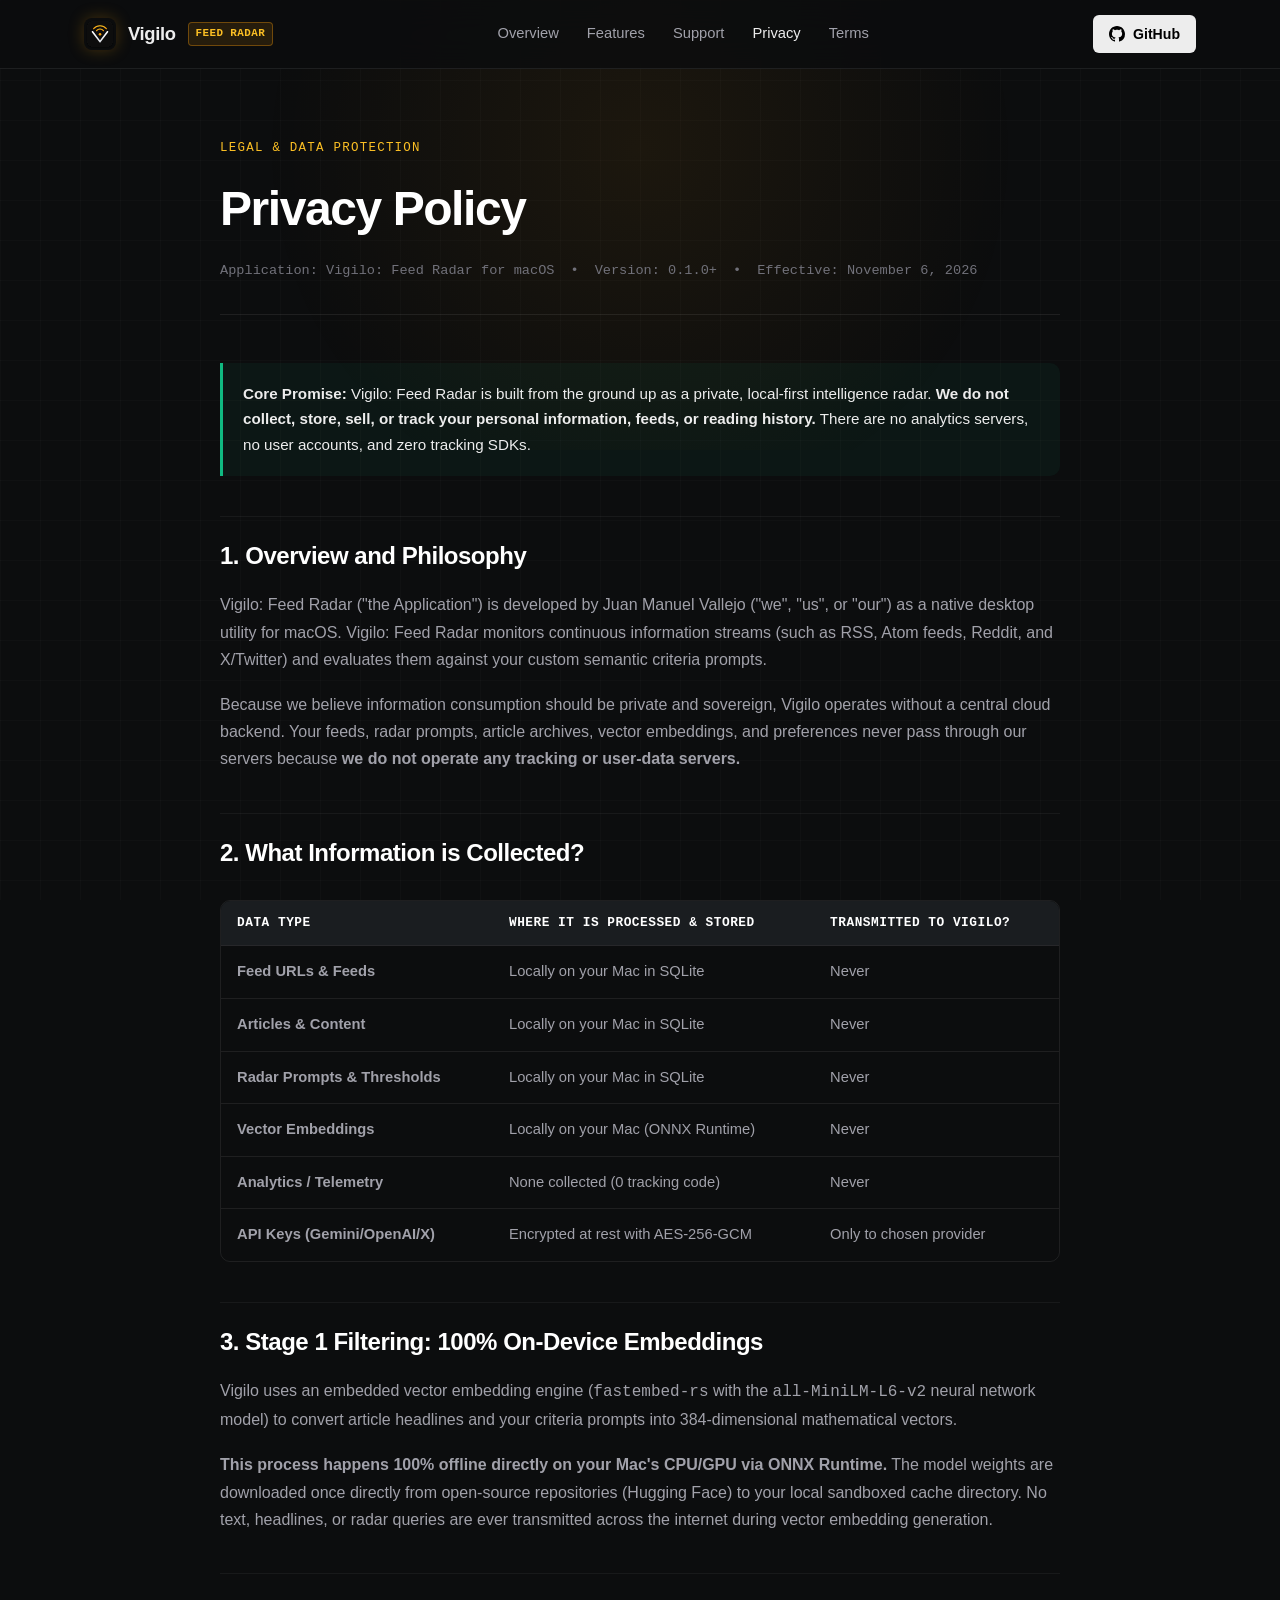
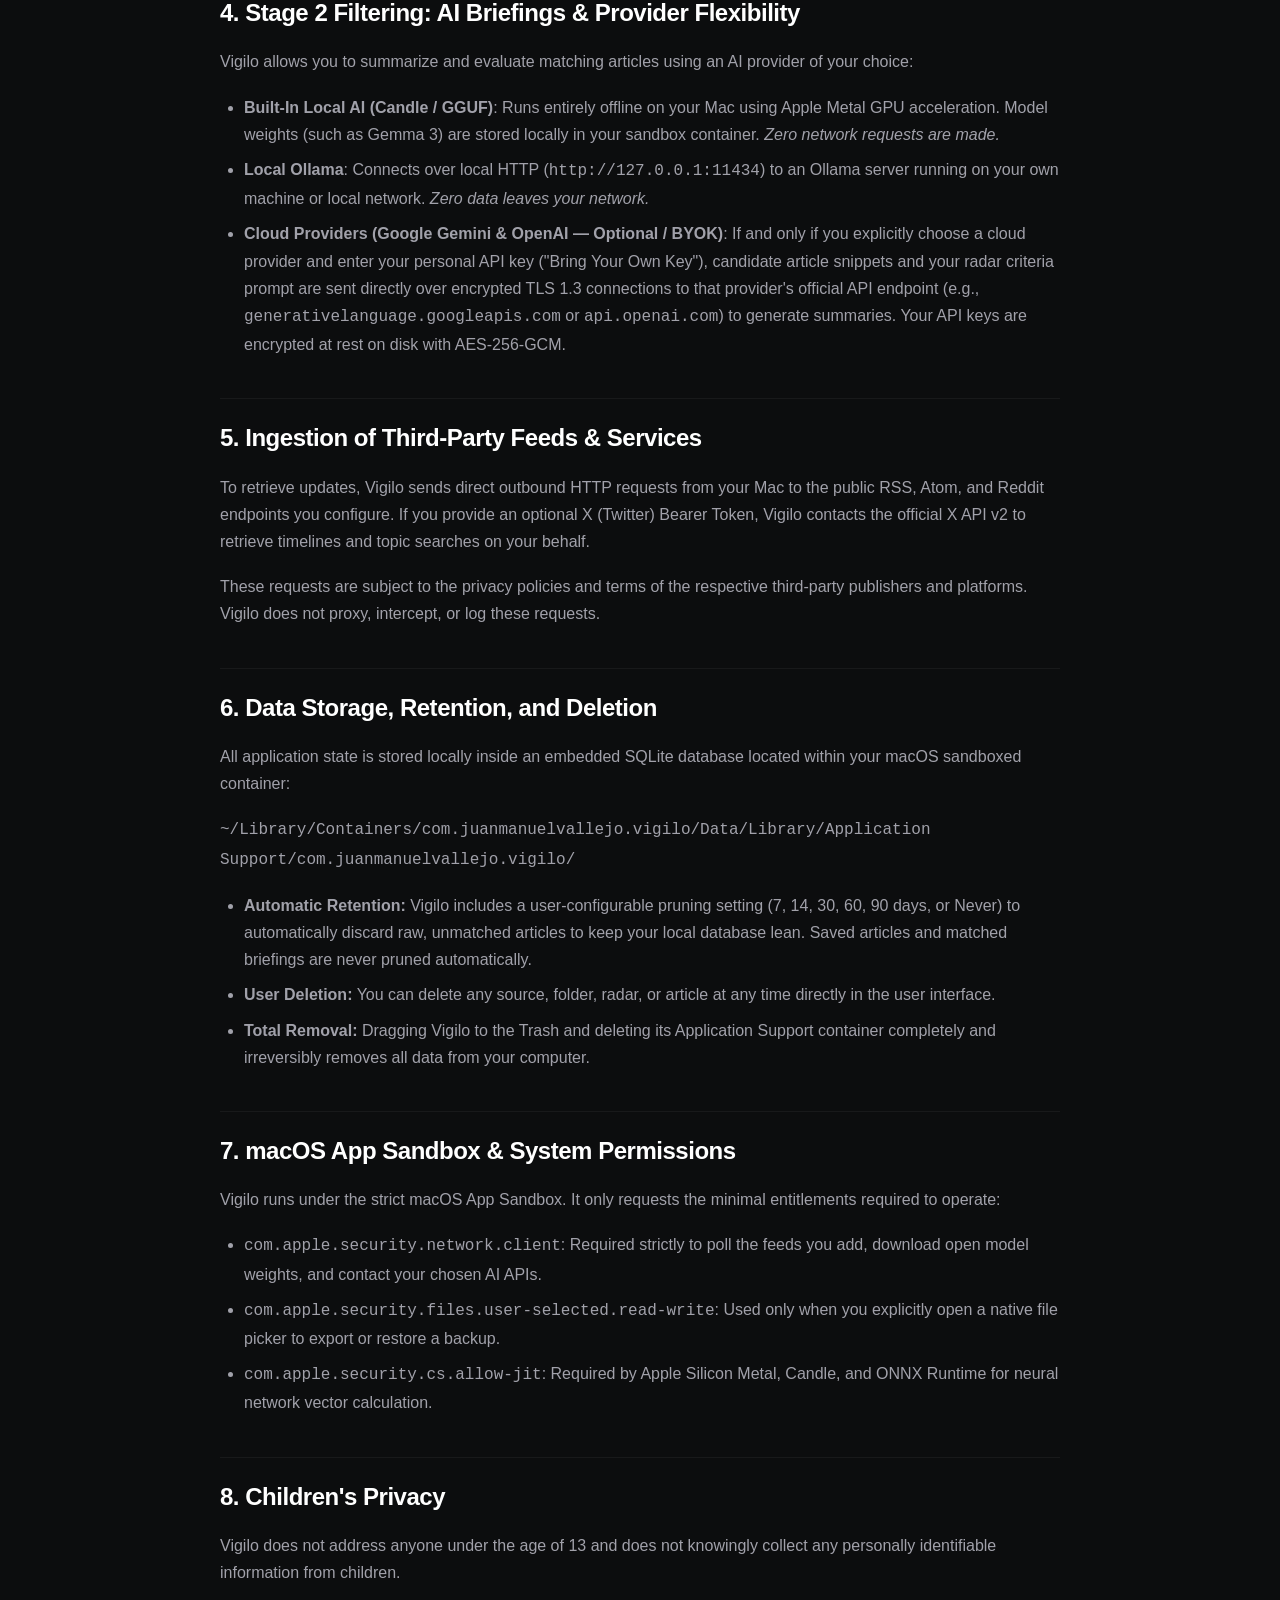
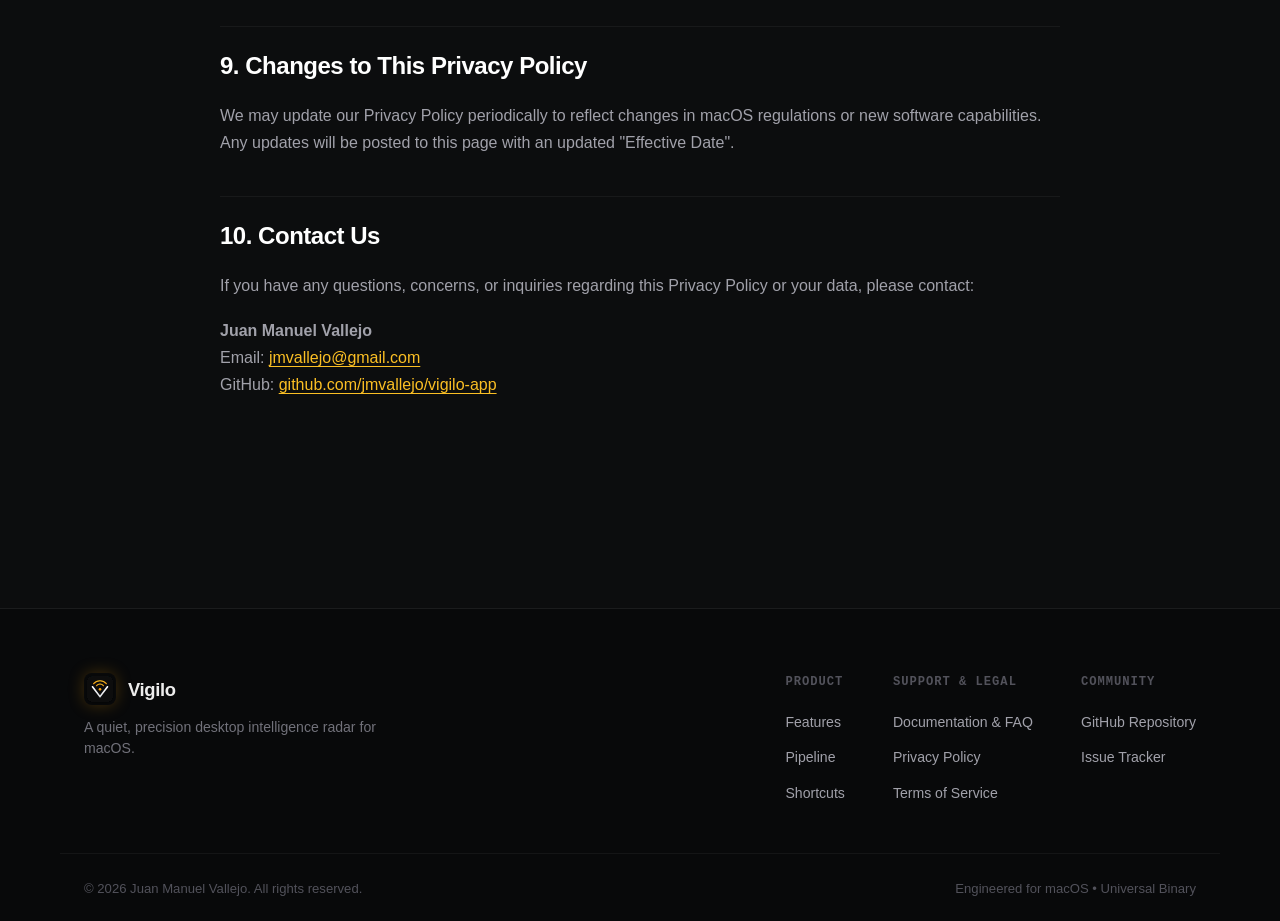
==== privacy.html @ 22026ee7 "feat: initialize public website, documentation, and issue tracker" ====
<!DOCTYPE html>
<html lang="en">
<head>
  <meta charset="UTF-8">
  <meta name="viewport" content="width=device-width, initial-scale=1.0">
  <title>Privacy Policy — Vigilo: Feed Radar</title>
  <meta name="description" content="Privacy Policy for Vigilo: Feed Radar — Private, local-first intelligence radar for macOS. Zero telemetry, local-only embeddings and SQLite storage.">
  <link rel="icon" type="image/svg+xml" href="assets/favicon.svg">
  <link rel="stylesheet" href="styles.css">
</head>
<body>
  <div class="bg-grid"></div>
  <div class="radar-glow-radial"></div>

  <!-- Navigation Bar -->
  <header class="navbar">
    <div class="container nav-inner">
      <a href="index.html" class="brand">
        <img src="assets/vigilo-icon.svg" alt="Vigilo Logo" class="brand-icon">
        <span>Vigilo</span>
        <span class="brand-badge">Feed Radar</span>
      </a>
      <nav class="nav-links">
        <a href="index.html">Overview</a>
        <a href="index.html#features">Features</a>
        <a href="support.html">Support</a>
        <a href="privacy.html" class="active">Privacy</a>
        <a href="terms.html">Terms</a>
      </nav>
      <a href="https://github.com/jmvallejo/vigilo-app" target="_blank" rel="noopener noreferrer" class="nav-cta">
        <svg width="16" height="16" viewBox="0 0 24 24" fill="currentColor">
          <path d="M12 0C5.37 0 0 5.37 0 12c0 5.31 3.435 9.795 8.205 11.385.6.105.825-.255.825-.57 0-.285-.015-1.23-.015-2.235-3.015.555-3.795-.735-4.035-1.41-.135-.345-.72-1.41-1.23-1.695-.42-.225-1.02-.78-.015-.795.945-.015 1.62.87 1.845 1.23 1.08 1.815 2.805 1.305 3.495.99.105-.78.42-1.305.765-1.605-2.67-.3-5.46-1.335-5.46-5.925 0-1.305.465-2.385 1.23-3.225-.12-.3-.54-1.53.12-3.18 0 0 1.005-.315 3.3 1.23.96-.27 1.98-.405 3-.405s2.04.135 3 .405c2.295-1.56 3.3-1.23 3.3-1.23.66 1.65.24 2.88.12 3.18.765.84 1.23 1.905 1.23 3.225 0 4.605-2.805 5.625-5.475 5.925.435.375.81 1.095.81 2.22 0 1.605-.015 2.895-.015 3.3 0 .315.225.69.825.57A12.02 12.02 0 0024 12c0-6.63-5.37-12-12-12z"/>
        </svg>
        <span>GitHub</span>
      </a>
    </div>
  </header>

  <!-- Document Body -->
  <main class="container container-narrow doc-page">
    <header class="doc-header">
      <span class="section-eyebrow">Legal & Data Protection</span>
      <h1>Privacy Policy</h1>
      <div class="doc-meta">
        <span>Application: Vigilo: Feed Radar for macOS</span>
        <span>•</span>
        <span>Version: 0.1.0+</span>
        <span>•</span>
        <span>Effective: November 6, 2026</span>
      </div>
    </header>

    <article class="doc-content">
      <div class="callout callout-emerald">
        <p><strong>Core Promise:</strong> Vigilo: Feed Radar is built from the ground up as a private, local-first intelligence radar. <strong>We do not collect, store, sell, or track your personal information, feeds, or reading history.</strong> There are no analytics servers, no user accounts, and zero tracking SDKs.</p>
      </div>

      <h2>1. Overview and Philosophy</h2>
      <p>
        Vigilo: Feed Radar ("the Application") is developed by Juan Manuel Vallejo ("we", "us", or "our") as a native desktop utility for macOS. Vigilo: Feed Radar monitors continuous information streams (such as RSS, Atom feeds, Reddit, and X/Twitter) and evaluates them against your custom semantic criteria prompts.
      </p>
      <p>
        Because we believe information consumption should be private and sovereign, Vigilo operates without a central cloud backend. Your feeds, radar prompts, article archives, vector embeddings, and preferences never pass through our servers because <strong>we do not operate any tracking or user-data servers.</strong>
      </p>

      <h2>2. What Information is Collected?</h2>
      
      <div class="table-wrapper">
        <table class="doc-table">
          <thead>
            <tr>
              <th>Data Type</th>
              <th>Where It Is Processed & Stored</th>
              <th>Transmitted to Vigilo?</th>
            </tr>
          </thead>
          <tbody>
            <tr>
              <td><strong>Feed URLs & Feeds</strong></td>
              <td>Locally on your Mac in SQLite</td>
              <td>Never</td>
            </tr>
            <tr>
              <td><strong>Articles & Content</strong></td>
              <td>Locally on your Mac in SQLite</td>
              <td>Never</td>
            </tr>
            <tr>
              <td><strong>Radar Prompts & Thresholds</strong></td>
              <td>Locally on your Mac in SQLite</td>
              <td>Never</td>
            </tr>
            <tr>
              <td><strong>Vector Embeddings</strong></td>
              <td>Locally on your Mac (ONNX Runtime)</td>
              <td>Never</td>
            </tr>
            <tr>
              <td><strong>Analytics / Telemetry</strong></td>
              <td>None collected (0 tracking code)</td>
              <td>Never</td>
            </tr>
            <tr>
              <td><strong>API Keys (Gemini/OpenAI/X)</strong></td>
              <td>Encrypted at rest with AES-256-GCM</td>
              <td>Only to chosen provider</td>
            </tr>
          </tbody>
        </table>
      </div>

      <h2>3. Stage 1 Filtering: 100% On-Device Embeddings</h2>
      <p>
        Vigilo uses an embedded vector embedding engine (<code>fastembed-rs</code> with the <code>all-MiniLM-L6-v2</code> neural network model) to convert article headlines and your criteria prompts into 384-dimensional mathematical vectors.
      </p>
      <p>
        <strong>This process happens 100% offline directly on your Mac's CPU/GPU via ONNX Runtime.</strong> The model weights are downloaded once directly from open-source repositories (Hugging Face) to your local sandboxed cache directory. No text, headlines, or radar queries are ever transmitted across the internet during vector embedding generation.
      </p>

      <h2>4. Stage 2 Filtering: AI Briefings & Provider Flexibility</h2>
      <p>
        Vigilo allows you to summarize and evaluate matching articles using an AI provider of your choice:
      </p>
      <ul>
        <li>
          <strong>Built-In Local AI (Candle / GGUF)</strong>: Runs entirely offline on your Mac using Apple Metal GPU acceleration. Model weights (such as Gemma 3) are stored locally in your sandbox container. <em>Zero network requests are made.</em>
        </li>
        <li>
          <strong>Local Ollama</strong>: Connects over local HTTP (<code>http://127.0.0.1:11434</code>) to an Ollama server running on your own machine or local network. <em>Zero data leaves your network.</em>
        </li>
        <li>
          <strong>Cloud Providers (Google Gemini & OpenAI — Optional / BYOK)</strong>: If and only if you explicitly choose a cloud provider and enter your personal API key ("Bring Your Own Key"), candidate article snippets and your radar criteria prompt are sent directly over encrypted TLS 1.3 connections to that provider's official API endpoint (e.g., <code>generativelanguage.googleapis.com</code> or <code>api.openai.com</code>) to generate summaries. Your API keys are encrypted at rest on disk with AES-256-GCM.
        </li>
      </ul>

      <h2>5. Ingestion of Third-Party Feeds & Services</h2>
      <p>
        To retrieve updates, Vigilo sends direct outbound HTTP requests from your Mac to the public RSS, Atom, and Reddit endpoints you configure. If you provide an optional X (Twitter) Bearer Token, Vigilo contacts the official X API v2 to retrieve timelines and topic searches on your behalf.
      </p>
      <p>
        These requests are subject to the privacy policies and terms of the respective third-party publishers and platforms. Vigilo does not proxy, intercept, or log these requests.
      </p>

      <h2>6. Data Storage, Retention, and Deletion</h2>
      <p>
        All application state is stored locally inside an embedded SQLite database located within your macOS sandboxed container:
      </p>
      <p>
        <code>~/Library/Containers/com.juanmanuelvallejo.vigilo/Data/Library/Application Support/com.juanmanuelvallejo.vigilo/</code>
      </p>
      <ul>
        <li><strong>Automatic Retention:</strong> Vigilo includes a user-configurable pruning setting (7, 14, 30, 60, 90 days, or Never) to automatically discard raw, unmatched articles to keep your local database lean. Saved articles and matched briefings are never pruned automatically.</li>
        <li><strong>User Deletion:</strong> You can delete any source, folder, radar, or article at any time directly in the user interface.</li>
        <li><strong>Total Removal:</strong> Dragging Vigilo to the Trash and deleting its Application Support container completely and irreversibly removes all data from your computer.</li>
      </ul>

      <h2>7. macOS App Sandbox & System Permissions</h2>
      <p>
        Vigilo runs under the strict macOS App Sandbox. It only requests the minimal entitlements required to operate:
      </p>
      <ul>
        <li><code>com.apple.security.network.client</code>: Required strictly to poll the feeds you add, download open model weights, and contact your chosen AI APIs.</li>
        <li><code>com.apple.security.files.user-selected.read-write</code>: Used only when you explicitly open a native file picker to export or restore a backup.</li>
        <li><code>com.apple.security.cs.allow-jit</code>: Required by Apple Silicon Metal, Candle, and ONNX Runtime for neural network vector calculation.</li>
      </ul>

      <h2>8. Children's Privacy</h2>
      <p>
        Vigilo does not address anyone under the age of 13 and does not knowingly collect any personally identifiable information from children.
      </p>

      <h2>9. Changes to This Privacy Policy</h2>
      <p>
        We may update our Privacy Policy periodically to reflect changes in macOS regulations or new software capabilities. Any updates will be posted to this page with an updated "Effective Date".
      </p>

      <h2>10. Contact Us</h2>
      <p>
        If you have any questions, concerns, or inquiries regarding this Privacy Policy or your data, please contact:
      </p>
      <p>
        <strong>Juan Manuel Vallejo</strong><br>
        Email: <a href="mailto:jmvallejo@gmail.com">jmvallejo@gmail.com</a><br>
        GitHub: <a href="https://github.com/jmvallejo/vigilo-app" target="_blank" rel="noopener noreferrer">github.com/jmvallejo/vigilo-app</a>
      </p>
    </article>
  </main>

  <!-- Footer -->
  <footer class="footer">
    <div class="container footer-inner">
      <div class="footer-brand">
        <a href="index.html" class="brand">
          <img src="assets/vigilo-icon.svg" alt="Vigilo Logo" class="brand-icon">
          <span>Vigilo</span>
        </a>
        <p>A quiet, precision desktop intelligence radar for macOS.</p>
      </div>
      <div class="footer-links-group">
        <div class="footer-col">
          <h4>Product</h4>
          <ul>
            <li><a href="index.html#features">Features</a></li>
            <li><a href="index.html#pipeline">Pipeline</a></li>
            <li><a href="index.html#shortcuts">Shortcuts</a></li>
          </ul>
        </div>
        <div class="footer-col">
          <h4>Support & Legal</h4>
          <ul>
            <li><a href="support.html">Documentation & FAQ</a></li>
            <li><a href="privacy.html">Privacy Policy</a></li>
            <li><a href="terms.html">Terms of Service</a></li>
          </ul>
        </div>
        <div class="footer-col">
          <h4>Community</h4>
          <ul>
            <li><a href="https://github.com/jmvallejo/vigilo-app" target="_blank" rel="noopener noreferrer">GitHub Repository</a></li>
            <li><a href="https://github.com/jmvallejo/vigilo-app/issues" target="_blank" rel="noopener noreferrer">Issue Tracker</a></li>
          </ul>
        </div>
      </div>
    </div>
    <div class="container footer-bottom">
      <span>© 2026 Juan Manuel Vallejo. All rights reserved.</span>
      <span>Engineered for macOS • Universal Binary</span>
    </div>
  </footer>
</body>
</html>
---- styles.css ----
:root {
  --bg: #0C0D0E;
  --bg-elevated: #141618;
  --bg-surface: #1A1D20;
  --bg-hover: #22262B;
  --border: #27272A;
  --border-subtle: rgba(255, 255, 255, 0.08);
  --border-amber: rgba(245, 158, 11, 0.35);

  --amber: #F59E0B;
  --amber-light: #FBBF24;
  --amber-dark: #D97706;
  --amber-glow: rgba(245, 158, 11, 0.15);

  --emerald: #10B981;
  --emerald-glow: rgba(16, 185, 129, 0.15);
  --rose: #F43F5E;
  --rose-glow: rgba(244, 63, 94, 0.15);
  --blue: #3B82F6;

  --text-primary: #EDEDED;
  --text-secondary: #A1A1AA;
  --text-muted: #71717A;
  --text-dim: #52525B;

  --font-sans: -apple-system, BlinkMacSystemFont, "SF Pro Display", "SF Pro Text", "Segoe UI", Roboto, "Inter", sans-serif;
  --font-mono: ui-monospace, "SF Mono", "Menlo", "Monaco", "Cascadia Code", monospace;

  --max-w: 1160px;
  --radius-sm: 6px;
  --radius-md: 10px;
  --radius-lg: 16px;
  --radius-xl: 24px;
}

*, *::before, *::after {
  box-sizing: border-box;
  margin: 0;
  padding: 0;
}

html {
  scroll-behavior: smooth;
  color-scheme: dark;
  background-color: var(--bg);
}

body {
  font-family: var(--font-sans);
  background-color: var(--bg);
  color: var(--text-primary);
  line-height: 1.6;
  -webkit-font-smoothing: antialiased;
  -moz-osx-font-smoothing: grayscale;
  overflow-x: hidden;
}

/* Background Atmosphere */
.bg-grid {
  position: fixed;
  inset: 0;
  background-image: 
    linear-gradient(to right, rgba(255, 255, 255, 0.02) 1px, transparent 1px),
    linear-gradient(to bottom, rgba(255, 255, 255, 0.02) 1px, transparent 1px);
  background-size: 40px 40px;
  pointer-events: none;
  z-index: 0;
}

.radar-glow-radial {
  position: fixed;
  top: -150px;
  left: 50%;
  transform: translateX(-50%);
  width: 900px;
  height: 600px;
  background: radial-gradient(circle, rgba(245, 158, 11, 0.07) 0%, rgba(12, 13, 14, 0) 70%);
  pointer-events: none;
  z-index: 0;
}

/* Layout Containers */
.container {
  width: 100%;
  max-width: var(--max-w);
  margin: 0 auto;
  padding: 0 24px;
  position: relative;
  z-index: 1;
}

.container-narrow {
  max-width: 840px;
}

/* Top Navigation */
.navbar {
  position: sticky;
  top: 0;
  z-index: 50;
  background: rgba(12, 13, 14, 0.82);
  backdrop-filter: blur(16px);
  -webkit-backdrop-filter: blur(16px);
  border-bottom: 1px solid var(--border-subtle);
}

.navbar .nav-inner {
  display: flex;
  align-items: center;
  justify-content: space-between;
  height: 68px;
}

.brand {
  display: flex;
  align-items: center;
  gap: 12px;
  text-decoration: none;
  color: var(--text-primary);
  font-weight: 600;
  font-size: 1.15rem;
  letter-spacing: -0.02em;
}

.brand-icon {
  width: 32px;
  height: 32px;
  border-radius: 8px;
  box-shadow: 0 0 16px rgba(245, 158, 11, 0.25);
  display: block;
}

.brand-badge {
  font-size: 0.68rem;
  font-family: var(--font-mono);
  text-transform: uppercase;
  background: rgba(245, 158, 11, 0.12);
  color: var(--amber-light);
  border: 1px solid var(--border-amber);
  padding: 2px 7px;
  border-radius: 4px;
  letter-spacing: 0.04em;
}

.nav-links {
  display: flex;
  align-items: center;
  gap: 28px;
}

.nav-links a {
  color: var(--text-secondary);
  text-decoration: none;
  font-size: 0.92rem;
  font-weight: 500;
  transition: color 0.15s ease;
}

.nav-links a:hover,
.nav-links a.active {
  color: var(--text-primary);
}

.nav-cta {
  display: inline-flex;
  align-items: center;
  gap: 8px;
  background: var(--text-primary);
  color: #000;
  padding: 8px 16px;
  border-radius: var(--radius-sm);
  font-size: 0.88rem;
  font-weight: 600;
  text-decoration: none;
  transition: transform 0.15s ease, background-color 0.15s ease;
}

.nav-cta:hover {
  background: #FFF;
  transform: translateY(-1px);
}

/* Hero Section */
.hero {
  padding: 96px 0 64px;
  text-align: center;
}

.pill-status {
  display: inline-flex;
  align-items: center;
  gap: 8px;
  padding: 6px 14px;
  background: rgba(245, 158, 11, 0.08);
  border: 1px solid var(--border-amber);
  border-radius: 100px;
  font-size: 0.8rem;
  font-family: var(--font-mono);
  color: var(--amber-light);
  margin-bottom: 28px;
  letter-spacing: 0.02em;
}

.beacon-dot {
  width: 7px;
  height: 7px;
  border-radius: 50%;
  background: var(--amber);
  box-shadow: 0 0 10px var(--amber);
  animation: pulse-beacon 2s infinite ease-in-out;
}

@keyframes pulse-beacon {
  0%, 100% { opacity: 1; transform: scale(1); }
  50% { opacity: 0.4; transform: scale(0.85); }
}

.hero h1 {
  font-size: clamp(2.4rem, 5.5vw, 4.2rem);
  font-weight: 700;
  line-height: 1.1;
  letter-spacing: -0.035em;
  color: #FFF;
  margin-bottom: 22px;
  max-width: 920px;
  margin-left: auto;
  margin-right: auto;
}

.hero h1 span.gradient {
  background: linear-gradient(135deg, #FFFFFF 30%, var(--amber-light) 90%);
  -webkit-background-clip: text;
  -webkit-text-fill-color: transparent;
}

.hero p.lead {
  font-size: clamp(1.05rem, 2vw, 1.3rem);
  color: var(--text-secondary);
  line-height: 1.55;
  max-width: 680px;
  margin: 0 auto 36px;
  font-weight: 400;
}

.hero-actions {
  display: flex;
  align-items: center;
  justify-content: center;
  gap: 16px;
  flex-wrap: wrap;
  margin-bottom: 24px;
}

.btn-primary {
  display: inline-flex;
  align-items: center;
  gap: 10px;
  background: linear-gradient(180deg, #F59E0B 0%, #D97706 100%);
  color: #000;
  font-weight: 600;
  padding: 13px 26px;
  border-radius: var(--radius-md);
  text-decoration: none;
  font-size: 1rem;
  box-shadow: 0 0 24px rgba(245, 158, 11, 0.3), inset 0 1px 0 rgba(255, 255, 255, 0.35);
  transition: transform 0.15s ease, box-shadow 0.15s ease;
  border: 1px solid #B45309;
}

.btn-primary:hover {
  transform: translateY(-2px);
  box-shadow: 0 0 32px rgba(245, 158, 11, 0.45);
}

.btn-secondary {
  display: inline-flex;
  align-items: center;
  gap: 10px;
  background: var(--bg-surface);
  color: var(--text-primary);
  font-weight: 500;
  padding: 13px 22px;
  border-radius: var(--radius-md);
  text-decoration: none;
  font-size: 1rem;
  border: 1px solid var(--border);
  transition: background-color 0.15s ease, border-color 0.15s ease;
}

.btn-secondary:hover {
  background: var(--bg-hover);
  border-color: var(--border-highlight);
}

.hero-spec-pill {
  font-size: 0.82rem;
  color: var(--text-muted);
  font-family: var(--font-mono);
}

/* App Window Mockup */
.mockup-wrapper {
  margin: 54px auto 0;
  max-width: 980px;
  position: relative;
}

.mockup-glow {
  position: absolute;
  inset: -20px;
  background: radial-gradient(circle at center, rgba(245, 158, 11, 0.12) 0%, transparent 70%);
  filter: blur(28px);
  z-index: 0;
}

.mockup-window {
  position: relative;
  z-index: 1;
  background: var(--bg);
  border: 1px solid var(--border-subtle);
  border-radius: var(--radius-lg);
  box-shadow: 0 28px 70px rgba(0, 0, 0, 0.75), 0 0 0 1px rgba(255, 255, 255, 0.05);
  overflow: hidden;
  text-align: left;
}

.mockup-header {
  height: 48px;
  background: #111214;
  border-bottom: 1px solid var(--border-subtle);
  display: flex;
  align-items: center;
  padding: 0 16px;
  gap: 14px;
}

.traffic-lights {
  display: flex;
  gap: 8px;
}

.traffic-light {
  width: 12px;
  height: 12px;
  border-radius: 50%;
}

.tl-red { background: #FF5F56; }
.tl-yellow { background: #FFBD2E; }
.tl-green { background: #27C93F; }

.mockup-titlebar {
  flex: 1;
  display: flex;
  align-items: center;
  justify-content: space-between;
  font-size: 0.8rem;
  font-family: var(--font-mono);
  color: var(--text-muted);
}

.mockup-radar-status {
  display: flex;
  align-items: center;
  gap: 8px;
  background: rgba(245, 158, 11, 0.08);
  border: 1px solid rgba(245, 158, 11, 0.2);
  padding: 3px 10px;
  border-radius: 4px;
  color: var(--amber-light);
}

.mockup-body {
  display: grid;
  grid-template-columns: 240px 1fr;
  min-height: 440px;
}

.mockup-sidebar {
  background: #0E0F11;
  border-right: 1px solid var(--border-subtle);
  padding: 16px;
  display: flex;
  flex-direction: column;
  gap: 20px;
}

.mockup-side-group-title {
  font-size: 0.68rem;
  font-family: var(--font-mono);
  text-transform: uppercase;
  color: var(--text-dim);
  letter-spacing: 0.08em;
  margin-bottom: 8px;
}

.mockup-radar-item {
  display: flex;
  align-items: center;
  justify-content: space-between;
  padding: 8px 10px;
  background: rgba(245, 158, 11, 0.08);
  border: 1px solid var(--border-amber);
  border-radius: var(--radius-sm);
  color: #FFF;
  font-size: 0.82rem;
  font-weight: 500;
}

.mockup-radar-badge {
  background: var(--amber);
  color: #000;
  font-size: 0.68rem;
  font-weight: 700;
  padding: 1px 6px;
  border-radius: 10px;
}

.mockup-folder-item {
  display: flex;
  align-items: center;
  gap: 8px;
  color: var(--text-secondary);
  font-size: 0.8rem;
  padding: 5px 6px;
}

.mockup-stream {
  background: var(--bg);
  padding: 20px;
  display: flex;
  flex-direction: column;
  gap: 14px;
}

.mockup-stream-header {
  display: flex;
  align-items: center;
  justify-content: space-between;
  border-bottom: 1px solid var(--border-subtle);
  padding-bottom: 12px;
}

.mockup-prompt-indicator {
  font-family: var(--font-mono);
  font-size: 0.74rem;
  color: var(--text-secondary);
  max-width: 480px;
  overflow: hidden;
  text-overflow: ellipsis;
  white-space: nowrap;
}

.mockup-prompt-indicator strong {
  color: var(--amber-light);
}

.briefing-card-mock {
  background: var(--bg-elevated);
  border: 1px solid rgba(245, 158, 11, 0.35);
  border-radius: var(--radius-md);
  padding: 16px;
  box-shadow: 0 4px 20px rgba(0, 0, 0, 0.4);
  position: relative;
}

.briefing-card-selected-tag {
  position: absolute;
  top: 14px;
  right: 14px;
  display: flex;
  align-items: center;
  gap: 6px;
}

.briefing-meta {
  display: flex;
  align-items: center;
  gap: 10px;
  font-size: 0.72rem;
  font-family: var(--font-mono);
  color: var(--text-muted);
  margin-bottom: 8px;
}

.badge-urgency {
  background: rgba(244, 63, 94, 0.15);
  border: 1px solid rgba(244, 63, 94, 0.35);
  color: #FDA4AF;
  font-weight: 700;
  padding: 2px 6px;
  border-radius: 3px;
  font-size: 0.65rem;
  letter-spacing: 0.05em;
}

.badge-score {
  background: rgba(245, 158, 11, 0.12);
  border: 1px solid var(--border-amber);
  color: var(--amber-light);
  font-weight: 600;
  padding: 2px 6px;
  border-radius: 3px;
  font-size: 0.65rem;
}

.briefing-card-mock h3 {
  font-size: 1rem;
  color: #FFF;
  font-weight: 600;
  line-height: 1.35;
  margin-bottom: 8px;
}

.briefing-card-mock p.briefing-summary {
  font-size: 0.85rem;
  color: var(--text-secondary);
  line-height: 1.5;
  background: rgba(0, 0, 0, 0.25);
  padding: 10px 12px;
  border-left: 2px solid var(--amber);
  border-radius: 0 var(--radius-sm) var(--radius-sm) 0;
  margin-bottom: 10px;
}

.briefing-card-actions {
  display: flex;
  align-items: center;
  justify-content: space-between;
  font-size: 0.72rem;
  font-family: var(--font-mono);
  color: var(--text-muted);
}

.kbd-shortcut-pills {
  display: flex;
  gap: 6px;
}

.kbd-shortcut-pills kbd {
  background: #27272A;
  color: var(--text-primary);
  padding: 1px 6px;
  border-radius: 3px;
  border: 1px solid #3F3F46;
  font-size: 0.7rem;
}

/* Pipeline Architecture Section */
.section {
  padding: 96px 0;
  border-top: 1px solid var(--border-subtle);
}

.section-head {
  text-align: center;
  max-width: 680px;
  margin: 0 auto 56px;
}

.section-eyebrow {
  display: inline-block;
  font-size: 0.78rem;
  font-family: var(--font-mono);
  text-transform: uppercase;
  color: var(--amber-light);
  letter-spacing: 0.1em;
  margin-bottom: 12px;
}

.section-title {
  font-size: clamp(1.8rem, 3.5vw, 2.6rem);
  font-weight: 700;
  letter-spacing: -0.025em;
  color: #FFF;
  line-height: 1.2;
  margin-bottom: 16px;
}

.section-desc {
  font-size: 1.05rem;
  color: var(--text-secondary);
  line-height: 1.6;
}

/* Dual-Stage Pipeline */
.pipeline-grid {
  display: grid;
  grid-template-columns: repeat(3, 1fr);
  gap: 24px;
  margin-top: 36px;
}

.pipeline-card {
  background: var(--bg-elevated);
  border: 1px solid var(--border-subtle);
  border-radius: var(--radius-lg);
  padding: 32px 24px;
  position: relative;
  transition: transform 0.2s ease, border-color 0.2s ease;
}

.pipeline-card:hover {
  transform: translateY(-3px);
  border-color: rgba(245, 158, 11, 0.4);
}

.pipeline-step-badge {
  width: 36px;
  height: 36px;
  border-radius: 10px;
  display: flex;
  align-items: center;
  justify-content: center;
  background: rgba(245, 158, 11, 0.1);
  border: 1px solid var(--border-amber);
  color: var(--amber-light);
  font-family: var(--font-mono);
  font-weight: 700;
  font-size: 0.95rem;
  margin-bottom: 20px;
}

.pipeline-card h3 {
  font-size: 1.2rem;
  color: #FFF;
  font-weight: 600;
  margin-bottom: 12px;
}

.pipeline-card p {
  font-size: 0.92rem;
  color: var(--text-secondary);
  line-height: 1.6;
  margin-bottom: 16px;
}

.pipeline-tags {
  display: flex;
  flex-wrap: wrap;
  gap: 6px;
}

.pipeline-tag {
  font-size: 0.72rem;
  font-family: var(--font-mono);
  background: #1C1F23;
  color: var(--text-muted);
  padding: 3px 8px;
  border-radius: 4px;
  border: 1px solid rgba(255, 255, 255, 0.05);
}

/* Feature Grid */
.features-grid {
  display: grid;
  grid-template-columns: repeat(auto-fill, minmax(320px, 1fr));
  gap: 24px;
}

.feature-box {
  background: var(--bg-elevated);
  border: 1px solid var(--border-subtle);
  border-radius: var(--radius-lg);
  padding: 28px;
  transition: transform 0.2s ease, border-color 0.2s ease, box-shadow 0.2s ease;
}

.feature-box:hover {
  border-color: rgba(255, 255, 255, 0.15);
  box-shadow: 0 12px 30px rgba(0, 0, 0, 0.4);
}

.feature-icon-wrapper {
  width: 44px;
  height: 44px;
  border-radius: 10px;
  background: rgba(255, 255, 255, 0.04);
  border: 1px solid var(--border-subtle);
  display: flex;
  align-items: center;
  justify-content: center;
  color: var(--amber-light);
  margin-bottom: 20px;
}

.feature-box h3 {
  font-size: 1.15rem;
  color: #FFF;
  font-weight: 600;
  margin-bottom: 10px;
}

.feature-box p {
  font-size: 0.92rem;
  color: var(--text-secondary);
  line-height: 1.6;
}

/* Keyboard Shortcuts Section */
.keyboard-showcase {
  background: var(--bg-elevated);
  border: 1px solid var(--border-subtle);
  border-radius: var(--radius-xl);
  padding: 40px;
  display: grid;
  grid-template-columns: repeat(auto-fit, minmax(220px, 1fr));
  gap: 20px;
  margin-top: 36px;
}

.kbd-item {
  display: flex;
  align-items: center;
  gap: 14px;
  padding: 12px 14px;
  background: #0E0F11;
  border: 1px solid var(--border-subtle);
  border-radius: var(--radius-md);
}

.kbd-item kbd {
  display: inline-flex;
  align-items: center;
  justify-content: center;
  min-width: 32px;
  height: 32px;
  padding: 0 8px;
  background: #27272A;
  color: #FFF;
  font-family: var(--font-mono);
  font-size: 0.82rem;
  font-weight: 600;
  border-radius: 6px;
  border: 1px solid #3F3F46;
  box-shadow: 0 2px 0 #18181B;
}

.kbd-item-text {
  font-size: 0.88rem;
  color: var(--text-secondary);
  font-weight: 500;
}

/* Privacy & Legal Content Pages */
.doc-page {
  padding: 64px 0 96px;
}

.doc-header {
  border-bottom: 1px solid var(--border-subtle);
  padding-bottom: 32px;
  margin-bottom: 48px;
}

.doc-header h1 {
  font-size: clamp(2rem, 4vw, 3rem);
  font-weight: 700;
  color: #FFF;
  letter-spacing: -0.03em;
  margin-bottom: 12px;
}

.doc-meta {
  display: flex;
  align-items: center;
  gap: 16px;
  font-size: 0.85rem;
  font-family: var(--font-mono);
  color: var(--text-muted);
}

.doc-content h2 {
  font-size: 1.5rem;
  color: #FFF;
  font-weight: 600;
  letter-spacing: -0.02em;
  margin: 40px 0 16px;
  padding-top: 20px;
  border-top: 1px solid rgba(255, 255, 255, 0.05);
}

.doc-content h3 {
  font-size: 1.15rem;
  color: var(--text-primary);
  font-weight: 600;
  margin: 24px 0 12px;
}

.doc-content p {
  font-size: 1rem;
  color: var(--text-secondary);
  line-height: 1.7;
  margin-bottom: 18px;
}

.doc-content ul, .doc-content ol {
  margin: 0 0 20px 24px;
  color: var(--text-secondary);
  font-size: 1rem;
  line-height: 1.7;
}

.doc-content li {
  margin-bottom: 8px;
}

.doc-content a {
  color: var(--amber-light);
  text-decoration: underline;
  text-underline-offset: 3px;
}

.doc-content a:hover {
  color: #FFF;
}

.callout {
  background: var(--bg-elevated);
  border-left: 3px solid var(--amber);
  border-radius: 0 var(--radius-md) var(--radius-md) 0;
  padding: 18px 20px;
  margin: 24px 0;
}

.callout.callout-emerald {
  border-left-color: var(--emerald);
  background: rgba(16, 185, 129, 0.06);
}

.callout p {
  margin-bottom: 0;
  color: var(--text-primary);
  font-size: 0.95rem;
}

.table-wrapper {
  overflow-x: auto;
  margin: 28px 0;
  border: 1px solid var(--border-subtle);
  border-radius: var(--radius-md);
}

table.doc-table {
  width: 100%;
  border-collapse: collapse;
  text-align: left;
  font-size: 0.92rem;
}

table.doc-table th {
  background: var(--bg-surface);
  color: #FFF;
  font-weight: 600;
  padding: 12px 16px;
  border-bottom: 1px solid var(--border);
  font-family: var(--font-mono);
  font-size: 0.8rem;
  text-transform: uppercase;
  letter-spacing: 0.04em;
}

table.doc-table td {
  padding: 14px 16px;
  border-bottom: 1px solid var(--border-subtle);
  color: var(--text-secondary);
  vertical-align: top;
}

table.doc-table tr:last-child td {
  border-bottom: none;
}

/* FAQ Accordion */
.faq-list {
  display: flex;
  flex-direction: column;
  gap: 16px;
  margin-top: 32px;
}

.faq-card {
  background: var(--bg-elevated);
  border: 1px solid var(--border-subtle);
  border-radius: var(--radius-md);
  padding: 24px;
}

.faq-card h3 {
  font-size: 1.1rem;
  color: #FFF;
  margin-bottom: 10px;
  display: flex;
  align-items: center;
  gap: 10px;
}

.faq-card p {
  color: var(--text-secondary);
  line-height: 1.6;
  font-size: 0.95rem;
}

/* Footer */
.footer {
  border-top: 1px solid var(--border-subtle);
  padding: 64px 0 40px;
  background: #08090A;
  margin-top: 96px;
}

.footer-inner {
  display: flex;
  align-items: flex-start;
  justify-content: space-between;
  gap: 48px;
  flex-wrap: wrap;
}

.footer-brand {
  max-width: 320px;
}

.footer-brand p {
  color: var(--text-muted);
  font-size: 0.88rem;
  line-height: 1.5;
  margin-top: 12px;
}

.footer-links-group {
  display: flex;
  gap: 48px;
  flex-wrap: wrap;
}

.footer-col h4 {
  font-size: 0.76rem;
  font-family: var(--font-mono);
  text-transform: uppercase;
  color: var(--text-dim);
  letter-spacing: 0.08em;
  margin-bottom: 16px;
}

.footer-col ul {
  list-style: none;
  display: flex;
  flex-direction: column;
  gap: 10px;
}

.footer-col a {
  color: var(--text-secondary);
  text-decoration: none;
  font-size: 0.88rem;
  transition: color 0.15s ease;
}

.footer-col a:hover {
  color: var(--text-primary);
}

.footer-bottom {
  margin-top: 48px;
  padding-top: 24px;
  border-top: 1px solid rgba(255, 255, 255, 0.05);
  display: flex;
  align-items: center;
  justify-content: space-between;
  font-size: 0.82rem;
  color: var(--text-dim);
  flex-wrap: wrap;
  gap: 16px;
}

/* Responsive */
@media (max-width: 860px) {
  .mockup-body {
    grid-template-columns: 1fr;
  }
  .mockup-sidebar {
    display: none;
  }
  .pipeline-grid {
    grid-template-columns: 1fr;
  }
  .nav-links {
    display: none;
  }
}

@media (max-width: 640px) {
  .hero {
    padding: 60px 0 40px;
  }
  .hero-actions {
    flex-direction: column;
    width: 100%;
  }
  .btn-primary, .btn-secondary {
    width: 100%;
    justify-content: center;
  }
  .footer-inner {
    flex-direction: column;
    gap: 32px;
  }
  .footer-links-group {
    gap: 32px;
  }
}
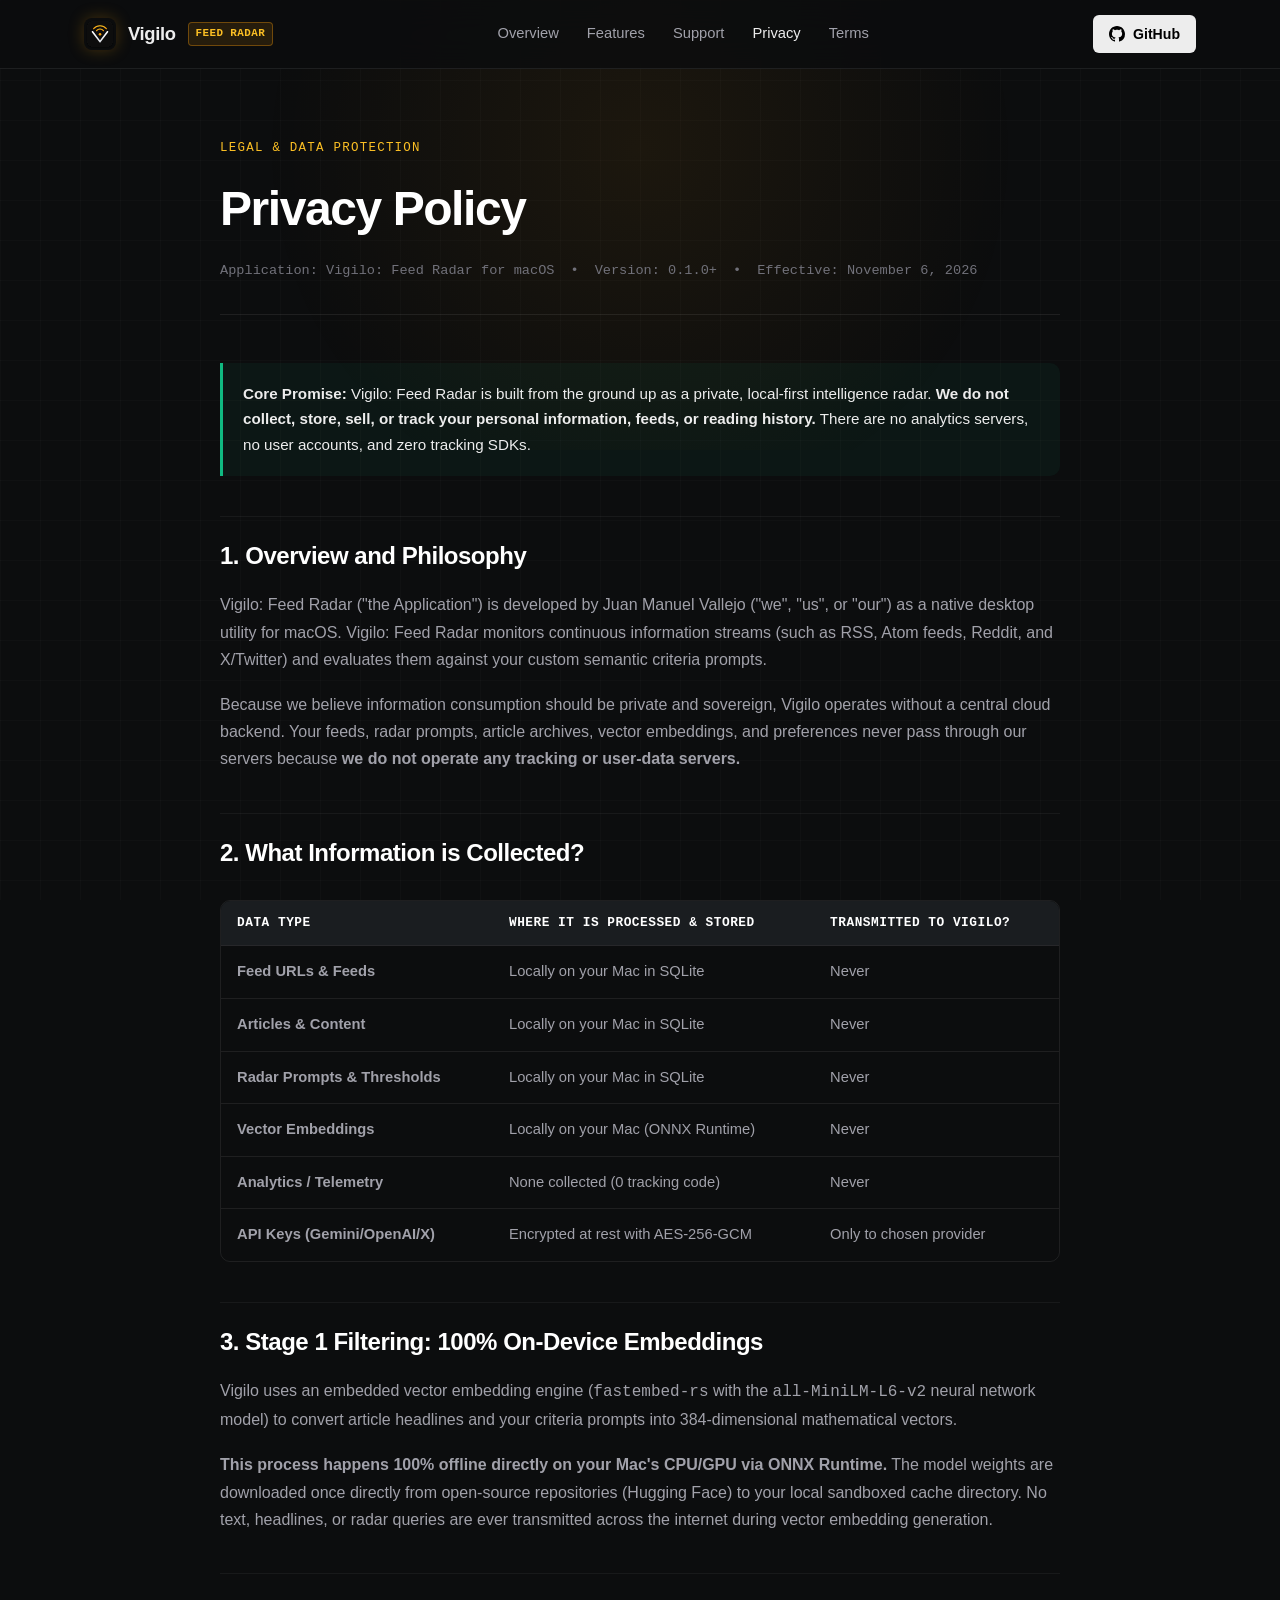
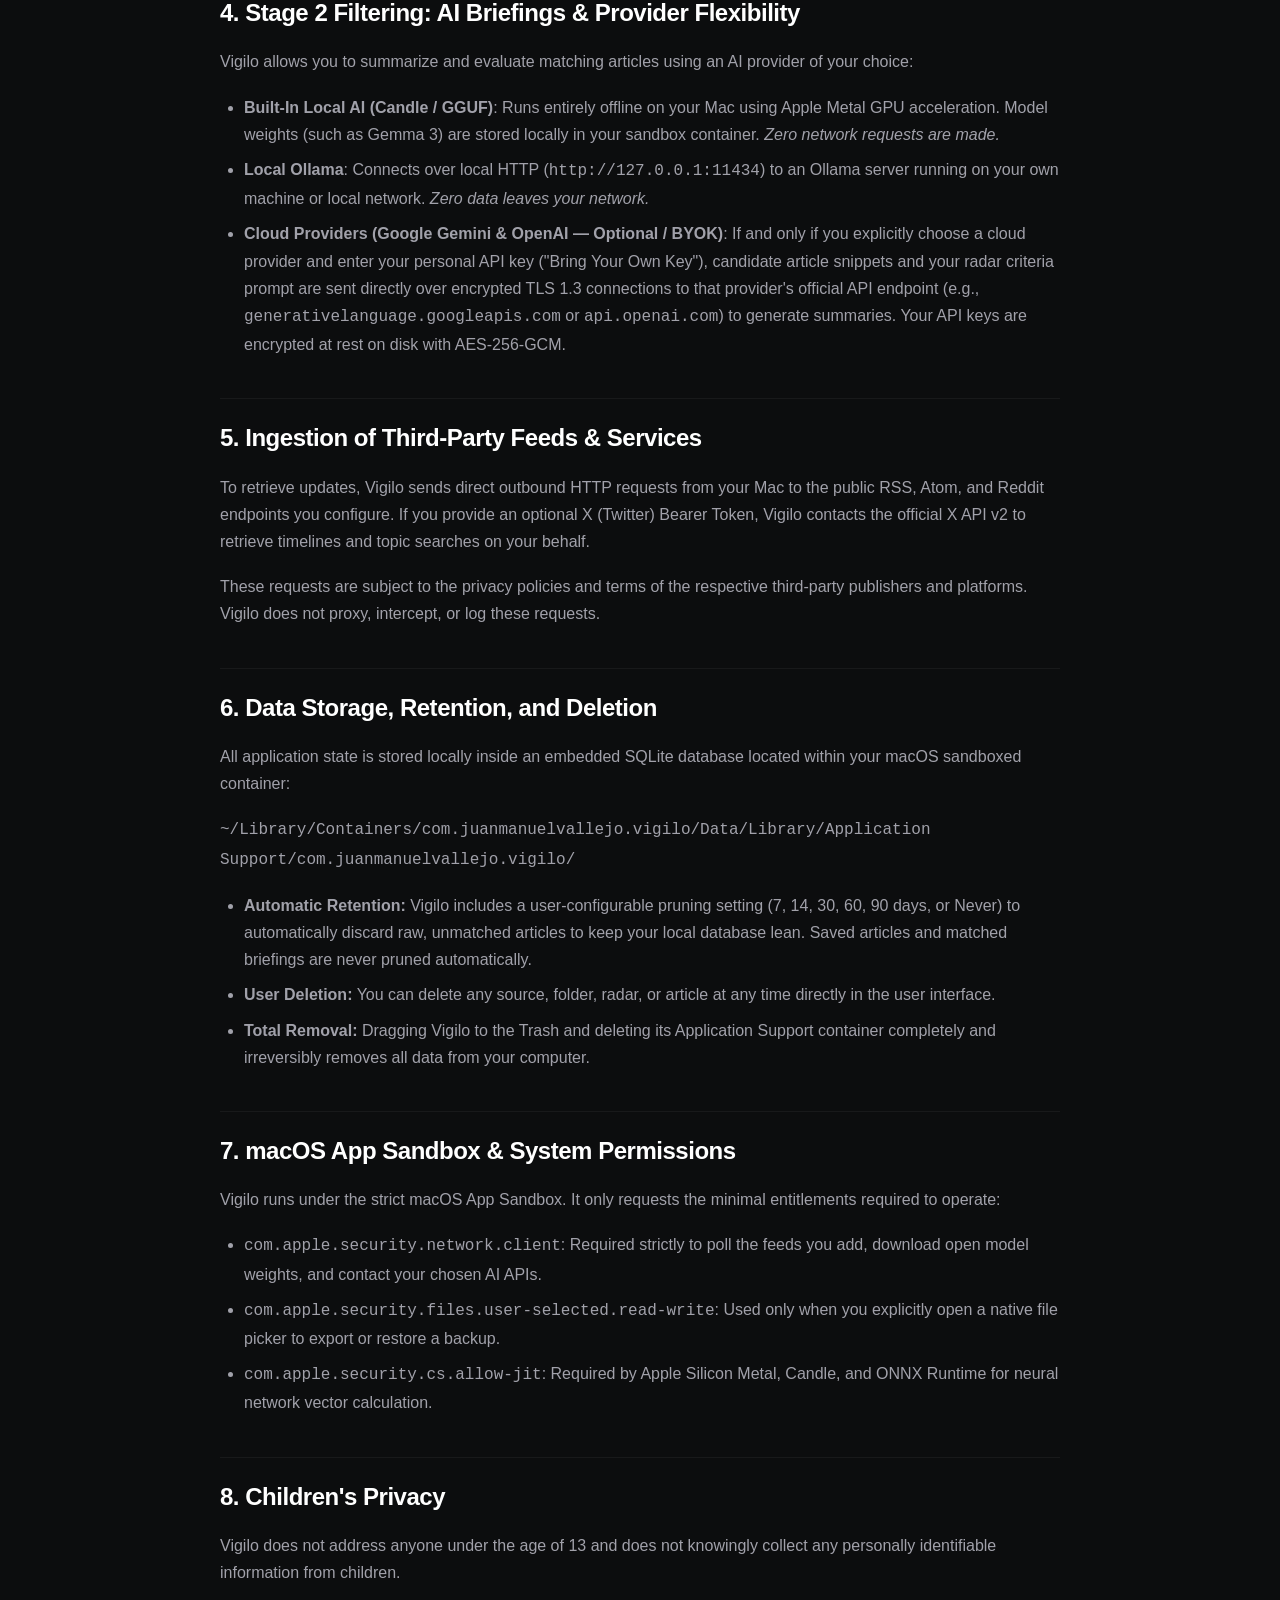
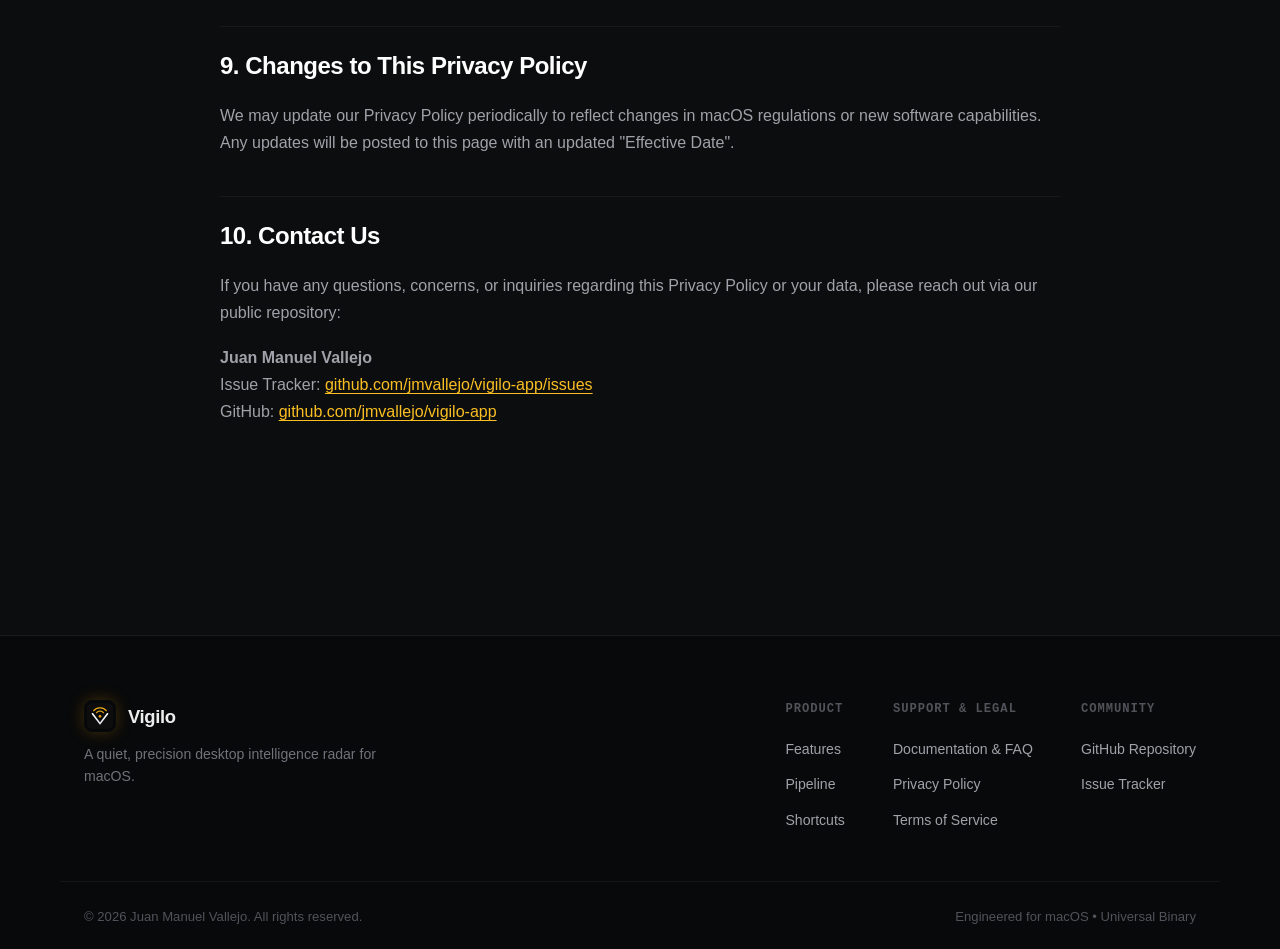
==== commit 21212003: "fix: remove personal email and consolidate contact to GitHub issue tracker" ====
--- a/privacy.html
+++ b/privacy.html
@@ -176,11 +176,11 @@
 
       <h2>10. Contact Us</h2>
       <p>
-        If you have any questions, concerns, or inquiries regarding this Privacy Policy or your data, please contact:
+        If you have any questions, concerns, or inquiries regarding this Privacy Policy or your data, please reach out via our public repository:
       </p>
       <p>
         <strong>Juan Manuel Vallejo</strong><br>
-        Email: <a href="mailto:jmvallejo@gmail.com">jmvallejo@gmail.com</a><br>
+        Issue Tracker: <a href="https://github.com/jmvallejo/vigilo-app/issues" target="_blank" rel="noopener noreferrer">github.com/jmvallejo/vigilo-app/issues</a><br>
         GitHub: <a href="https://github.com/jmvallejo/vigilo-app" target="_blank" rel="noopener noreferrer">github.com/jmvallejo/vigilo-app</a>
       </p>
     </article>
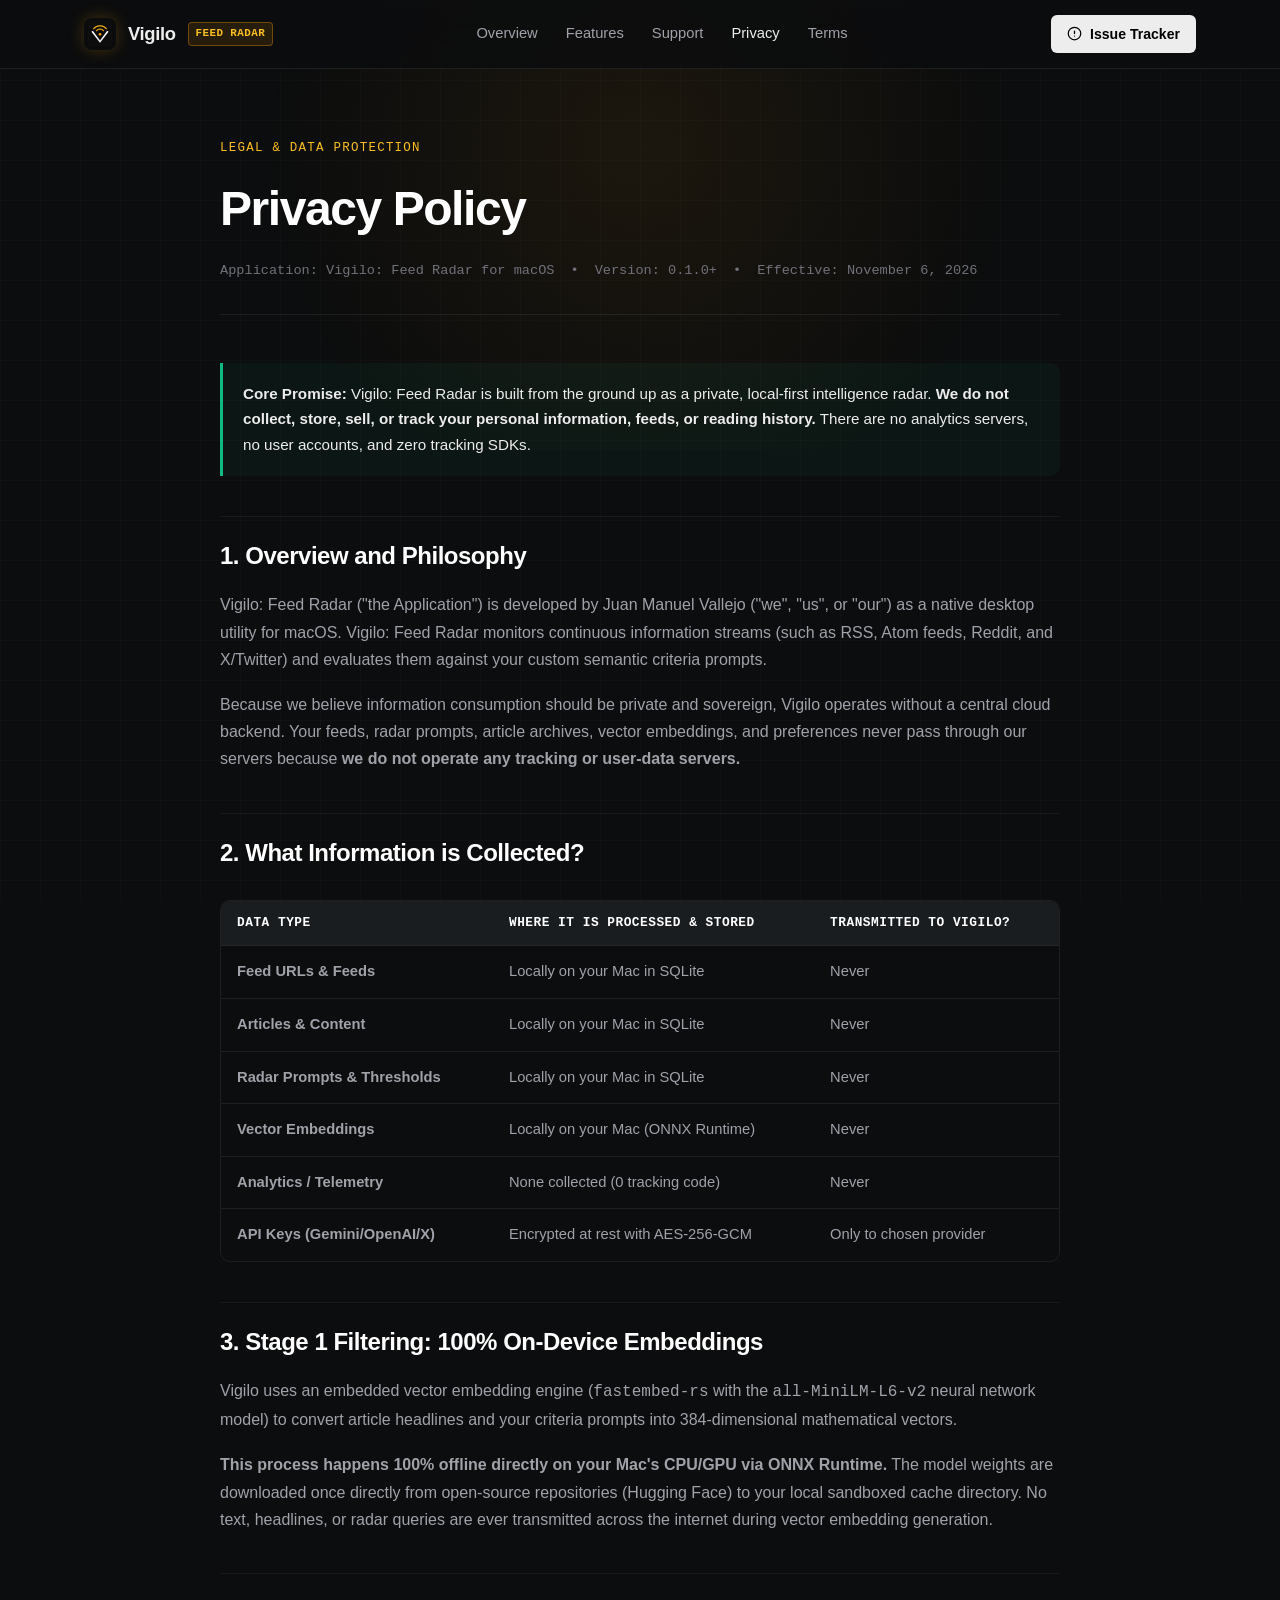
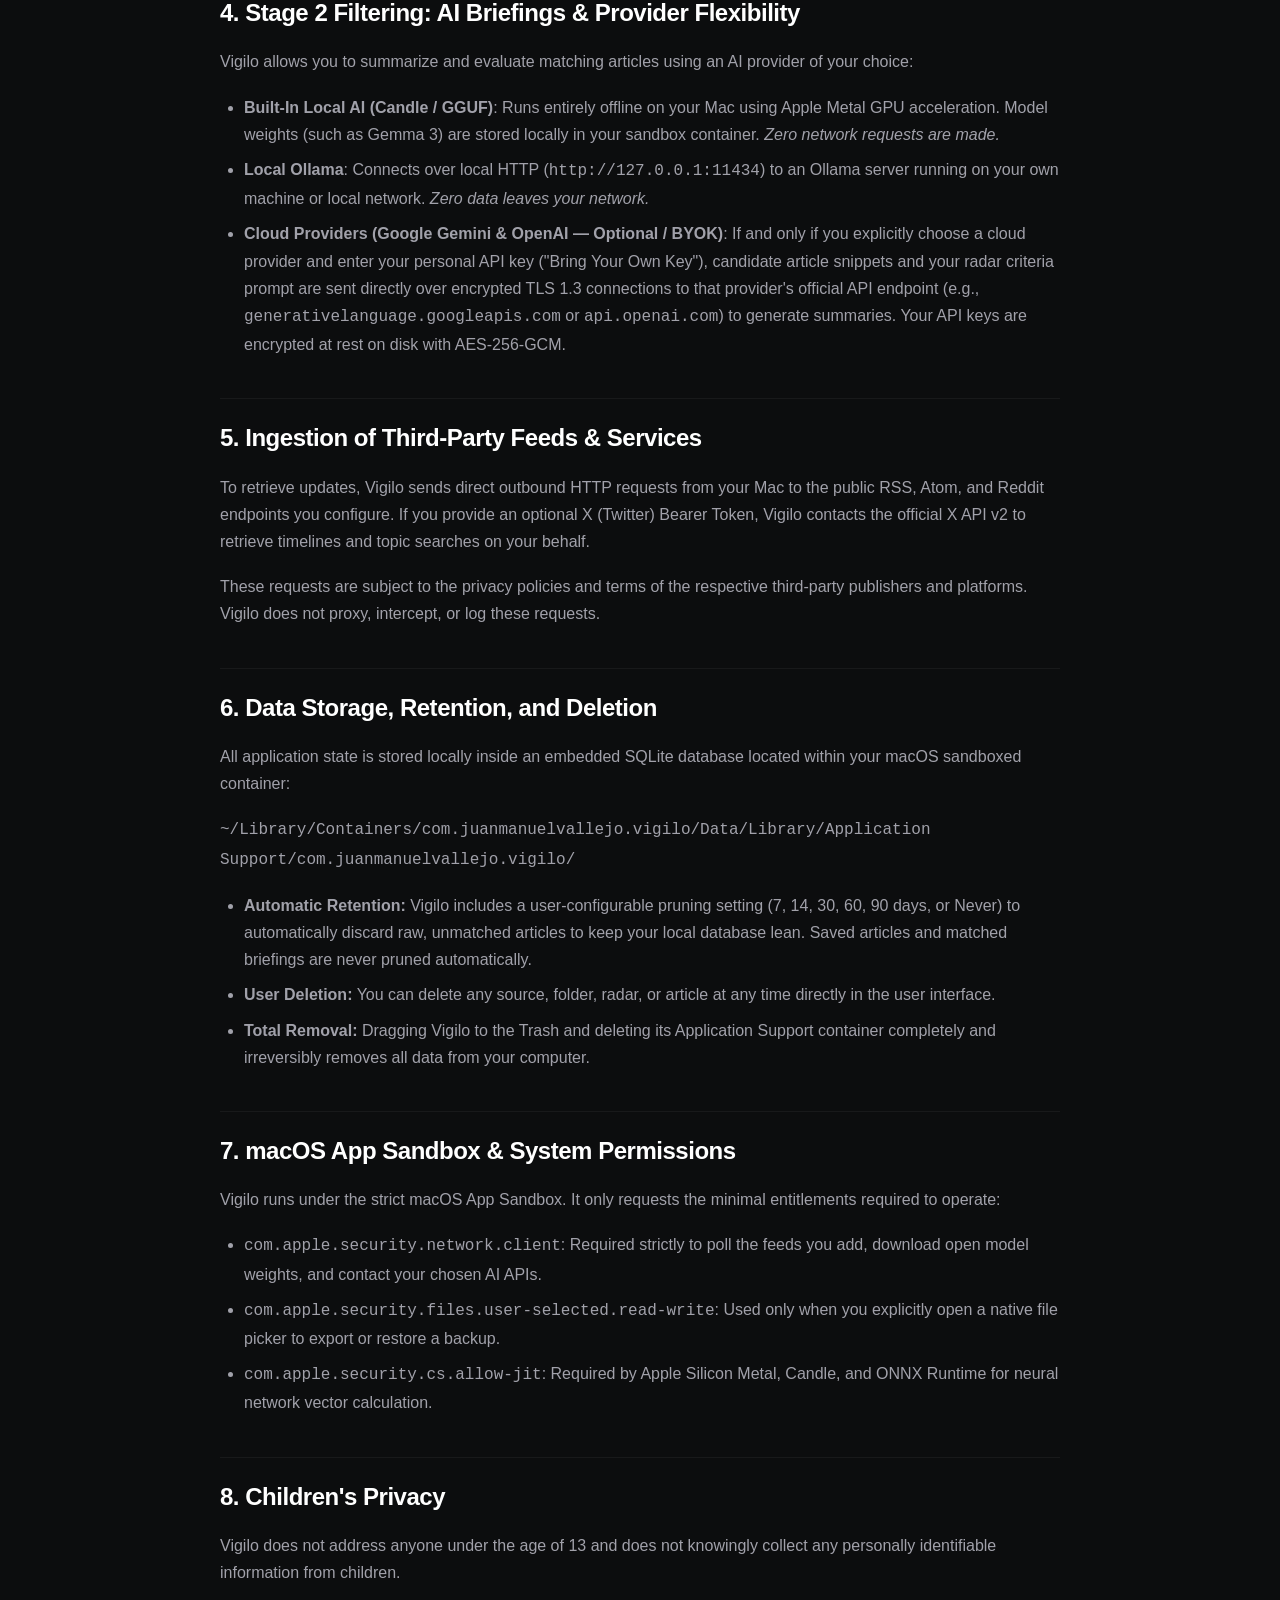
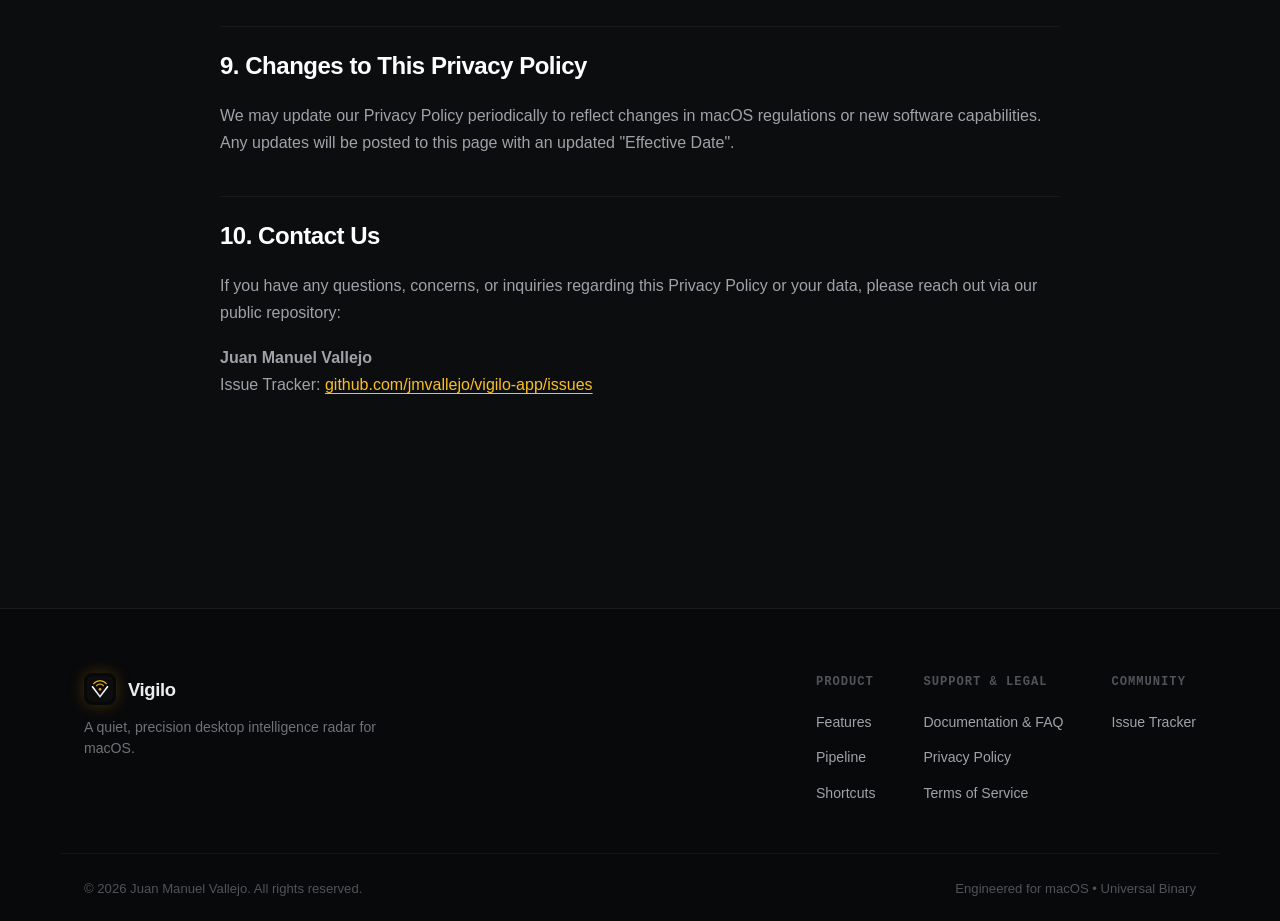
==== commit 047a4414: "fix: remove all repository code references and consolidate external links to Issue Tracker" ====
--- a/privacy.html
+++ b/privacy.html
@@ -27,11 +27,13 @@
         <a href="privacy.html" class="active">Privacy</a>
         <a href="terms.html">Terms</a>
       </nav>
-      <a href="https://github.com/jmvallejo/vigilo-app" target="_blank" rel="noopener noreferrer" class="nav-cta">
-        <svg width="16" height="16" viewBox="0 0 24 24" fill="currentColor">
-          <path d="M12 0C5.37 0 0 5.37 0 12c0 5.31 3.435 9.795 8.205 11.385.6.105.825-.255.825-.57 0-.285-.015-1.23-.015-2.235-3.015.555-3.795-.735-4.035-1.41-.135-.345-.72-1.41-1.23-1.695-.42-.225-1.02-.78-.015-.795.945-.015 1.62.87 1.845 1.23 1.08 1.815 2.805 1.305 3.495.99.105-.78.42-1.305.765-1.605-2.67-.3-5.46-1.335-5.46-5.925 0-1.305.465-2.385 1.23-3.225-.12-.3-.54-1.53.12-3.18 0 0 1.005-.315 3.3 1.23.96-.27 1.98-.405 3-.405s2.04.135 3 .405c2.295-1.56 3.3-1.23 3.3-1.23.66 1.65.24 2.88.12 3.18.765.84 1.23 1.905 1.23 3.225 0 4.605-2.805 5.625-5.475 5.925.435.375.81 1.095.81 2.22 0 1.605-.015 2.895-.015 3.3 0 .315.225.69.825.57A12.02 12.02 0 0024 12c0-6.63-5.37-12-12-12z"/>
+      <a href="https://github.com/jmvallejo/vigilo-app/issues" target="_blank" rel="noopener noreferrer" class="nav-cta">
+        <svg width="15" height="15" viewBox="0 0 24 24" fill="none" stroke="currentColor" stroke-width="2" stroke-linecap="round" stroke-linejoin="round">
+          <circle cx="12" cy="12" r="10"></circle>
+          <line x1="12" y1="8" x2="12" y2="12"></line>
+          <line x1="12" y1="16" x2="12.01" y2="16"></line>
         </svg>
-        <span>GitHub</span>
+        <span>Issue Tracker</span>
       </a>
     </div>
   </header>
@@ -180,8 +182,7 @@
       </p>
       <p>
         <strong>Juan Manuel Vallejo</strong><br>
-        Issue Tracker: <a href="https://github.com/jmvallejo/vigilo-app/issues" target="_blank" rel="noopener noreferrer">github.com/jmvallejo/vigilo-app/issues</a><br>
-        GitHub: <a href="https://github.com/jmvallejo/vigilo-app" target="_blank" rel="noopener noreferrer">github.com/jmvallejo/vigilo-app</a>
+        Issue Tracker: <a href="https://github.com/jmvallejo/vigilo-app/issues" target="_blank" rel="noopener noreferrer">github.com/jmvallejo/vigilo-app/issues</a>
       </p>
     </article>
   </main>
@@ -216,7 +217,6 @@
         <div class="footer-col">
           <h4>Community</h4>
           <ul>
-            <li><a href="https://github.com/jmvallejo/vigilo-app" target="_blank" rel="noopener noreferrer">GitHub Repository</a></li>
             <li><a href="https://github.com/jmvallejo/vigilo-app/issues" target="_blank" rel="noopener noreferrer">Issue Tracker</a></li>
           </ul>
         </div>
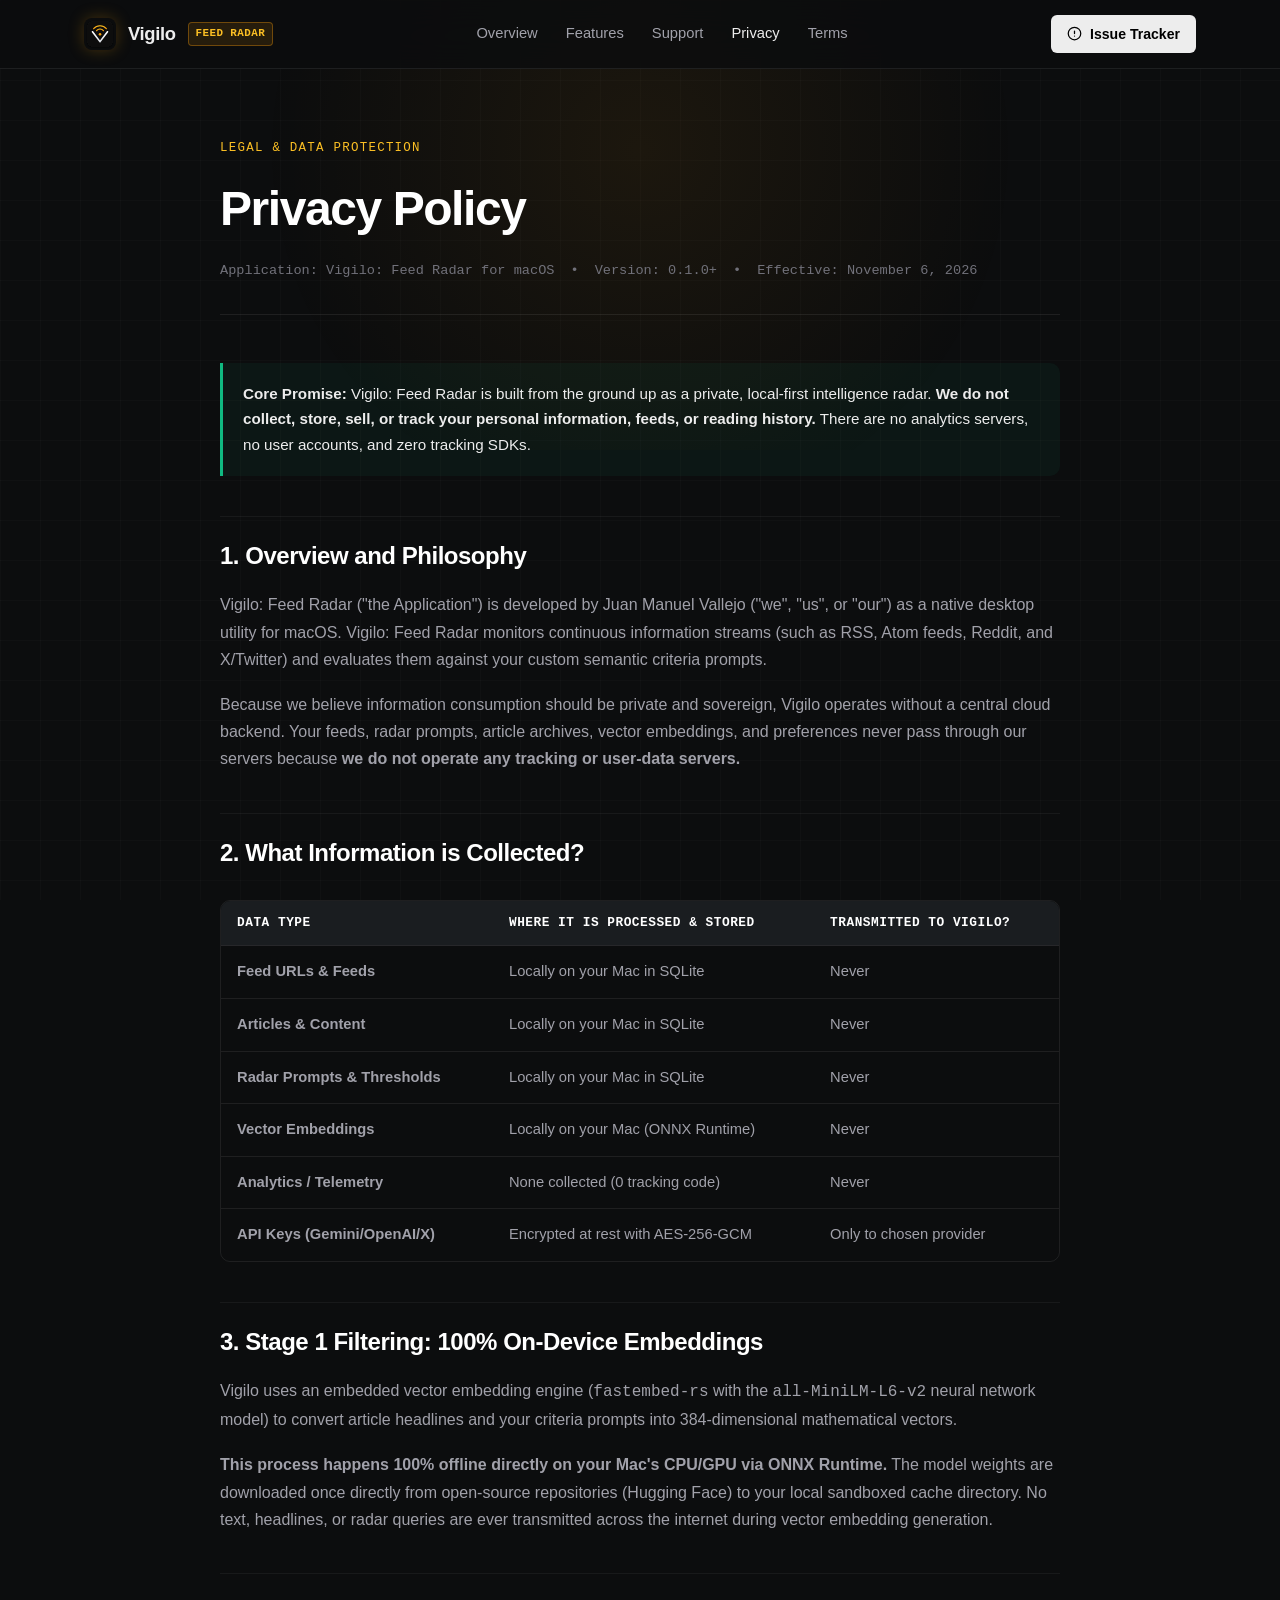
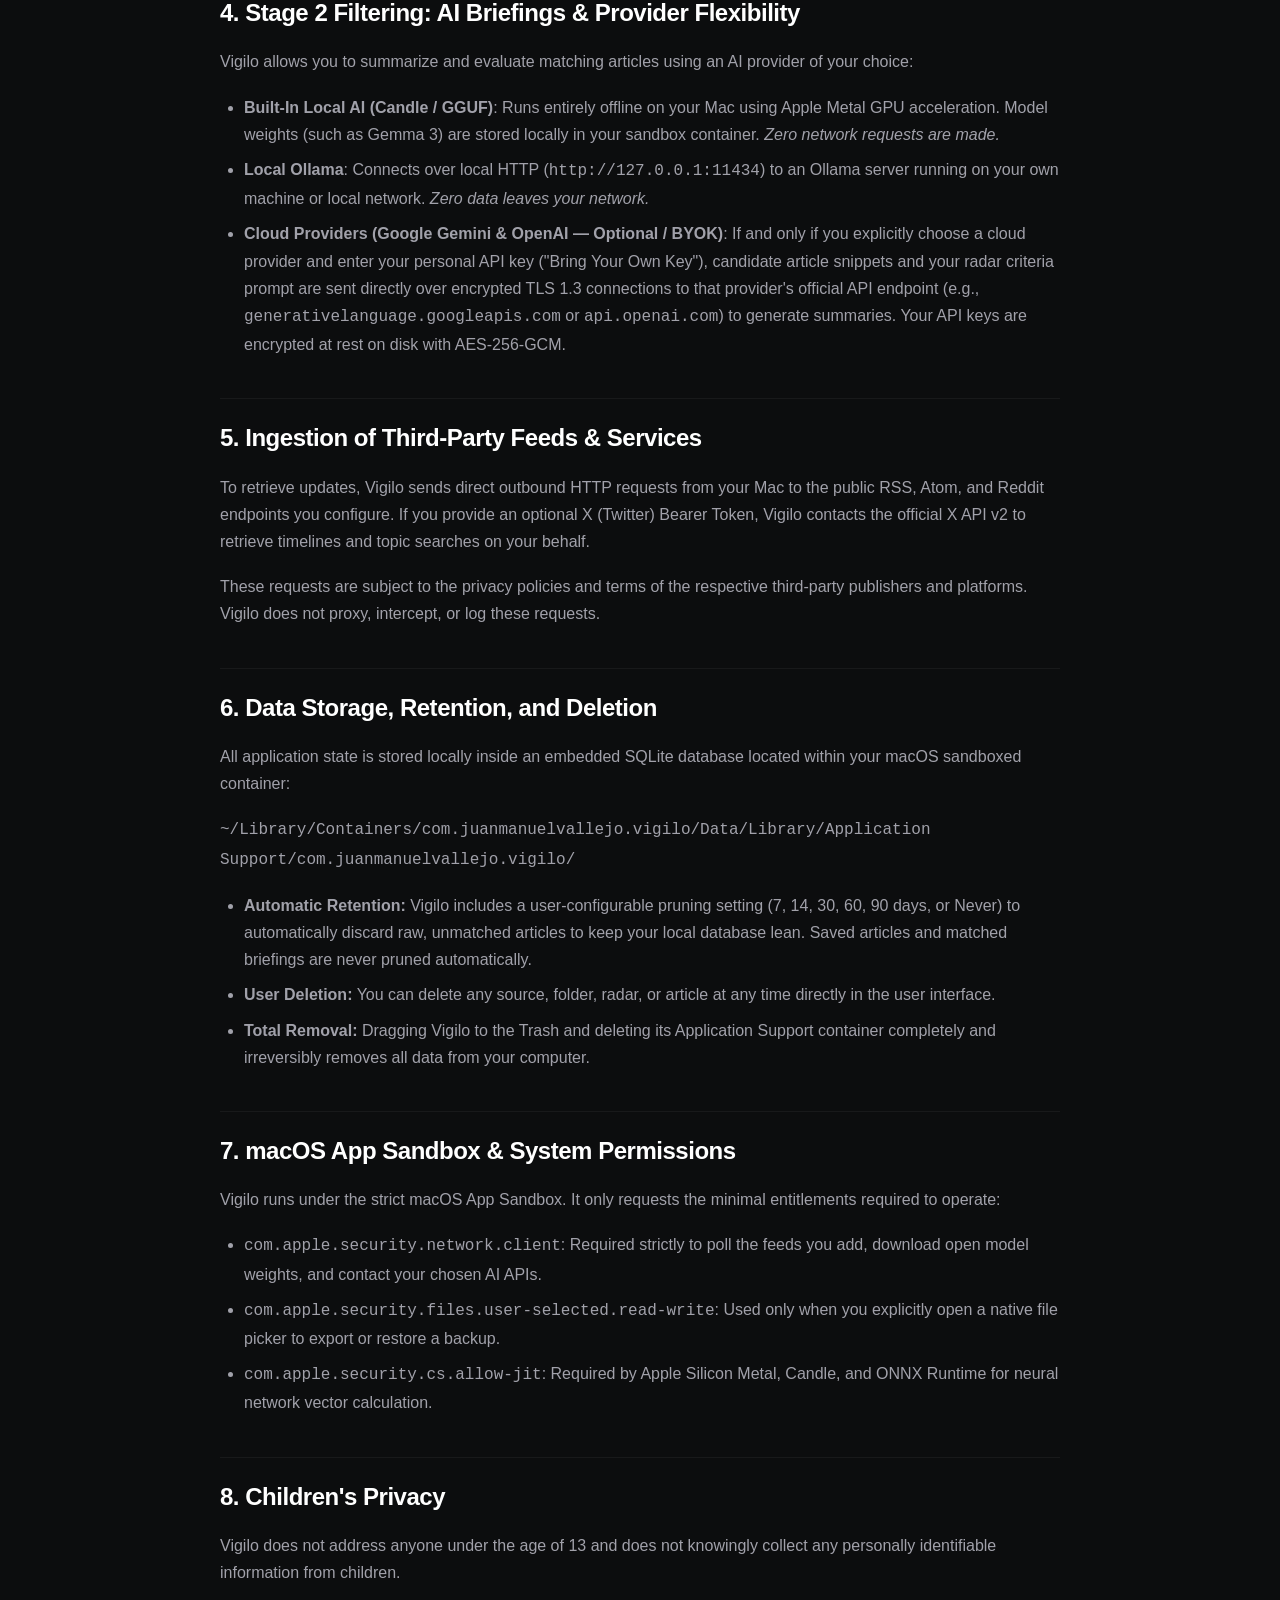
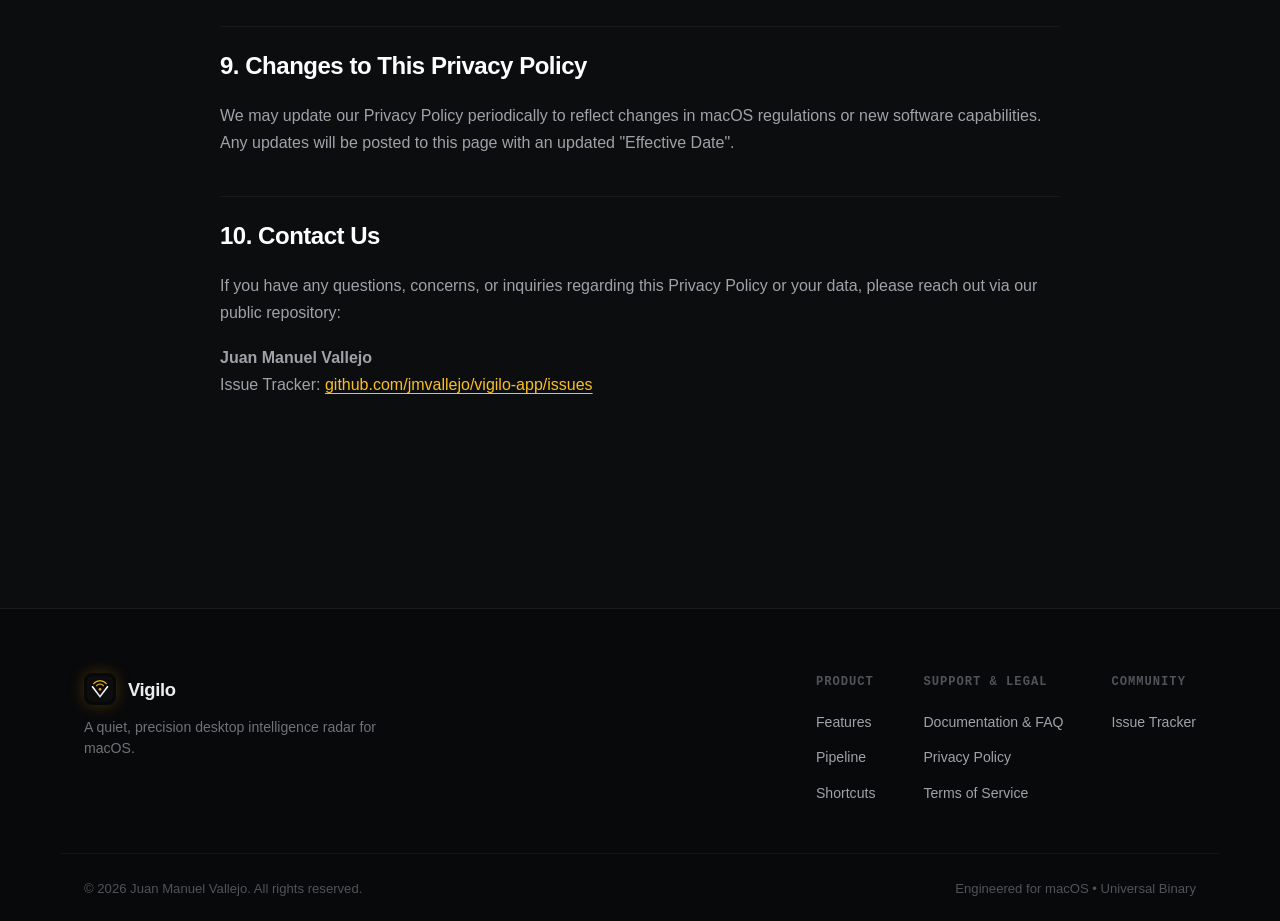
==== commit d85f147c: "feat: make website fully responsive on mobile devices in portrait orientation" ====
--- a/privacy.html
+++ b/privacy.html
@@ -27,15 +27,50 @@
         <a href="privacy.html" class="active">Privacy</a>
         <a href="terms.html">Terms</a>
       </nav>
-      <a href="https://github.com/jmvallejo/vigilo-app/issues" target="_blank" rel="noopener noreferrer" class="nav-cta">
-        <svg width="15" height="15" viewBox="0 0 24 24" fill="none" stroke="currentColor" stroke-width="2" stroke-linecap="round" stroke-linejoin="round">
-          <circle cx="12" cy="12" r="10"></circle>
-          <line x1="12" y1="8" x2="12" y2="12"></line>
-          <line x1="12" y1="16" x2="12.01" y2="16"></line>
+      <div class="nav-actions">
+        <a href="https://github.com/jmvallejo/vigilo-app/issues" target="_blank" rel="noopener noreferrer" class="nav-cta">
+          <svg width="15" height="15" viewBox="0 0 24 24" fill="none" stroke="currentColor" stroke-width="2" stroke-linecap="round" stroke-linejoin="round">
+            <circle cx="12" cy="12" r="10"></circle>
+            <line x1="12" y1="8" x2="12" y2="12"></line>
+            <line x1="12" y1="16" x2="12.01" y2="16"></line>
+          </svg>
+          <span>Issue Tracker</span>
+        </a>
+      </div>
+      <button class="mobile-menu-toggle" id="menuToggle" aria-label="Toggle navigation menu" aria-expanded="false">
+        <svg class="icon-menu" width="22" height="22" viewBox="0 0 24 24" fill="none" stroke="currentColor" stroke-width="2" stroke-linecap="round" stroke-linejoin="round">
+          <line x1="3" y1="12" x2="21" y2="12"></line>
+          <line x1="3" y1="6" x2="21" y2="6"></line>
+          <line x1="3" y1="18" x2="21" y2="18"></line>
         </svg>
-        <span>Issue Tracker</span>
-      </a>
+        <svg class="icon-close" width="22" height="22" viewBox="0 0 24 24" fill="none" stroke="currentColor" stroke-width="2" stroke-linecap="round" stroke-linejoin="round">
+          <line x1="18" y1="6" x2="6" y2="18"></line>
+          <line x1="6" y1="6" x2="18" y2="18"></line>
+        </svg>
+      </button>
     </div>
+
+    <!-- Mobile Navigation Drawer -->
+    <nav class="mobile-menu" id="mobileMenu" aria-label="Mobile navigation">
+      <div class="mobile-menu-links">
+        <a href="index.html">Overview</a>
+        <a href="index.html#features">Features</a>
+        <a href="index.html#pipeline">Pipeline</a>
+        <a href="support.html">Support & FAQ</a>
+        <a href="privacy.html" class="active">Privacy Policy</a>
+        <a href="terms.html">Terms of Service</a>
+      </div>
+      <div class="mobile-menu-actions">
+        <a href="https://github.com/jmvallejo/vigilo-app/issues" target="_blank" rel="noopener noreferrer" class="btn-secondary" style="width: 100%; justify-content: center;">
+          <svg width="16" height="16" viewBox="0 0 24 24" fill="none" stroke="currentColor" stroke-width="2" stroke-linecap="round" stroke-linejoin="round">
+            <circle cx="12" cy="12" r="10"></circle>
+            <line x1="12" y1="8" x2="12" y2="12"></line>
+            <line x1="12" y1="16" x2="12.01" y2="16"></line>
+          </svg>
+          <span>Public Issue Tracker</span>
+        </a>
+      </div>
+    </nav>
   </header>
 
   <!-- Document Body -->
@@ -68,6 +103,15 @@
       <h2>2. What Information is Collected?</h2>
       
       <div class="table-wrapper">
+        <div class="table-scroll-hint">
+          <svg width="14" height="14" viewBox="0 0 24 24" fill="none" stroke="currentColor" stroke-width="2" stroke-linecap="round" stroke-linejoin="round">
+            <polyline points="17 11 21 7 17 3"></polyline>
+            <line x1="21" y1="7" x2="9" y2="7"></line>
+            <polyline points="7 21 3 17 7 13"></polyline>
+            <line x1="3" y1="17" x2="15" y2="17"></line>
+          </svg>
+          <span>Scroll horizontally to view data specifications</span>
+        </div>
         <table class="doc-table">
           <thead>
             <tr>
@@ -227,5 +271,29 @@
       <span>Engineered for macOS • Universal Binary</span>
     </div>
   </footer>
+
+  <script>
+    (function () {
+      var toggle = document.getElementById('menuToggle');
+      var navbar = document.querySelector('.navbar');
+      if (!toggle || !navbar) return;
+      toggle.addEventListener('click', function () {
+        var isOpen = navbar.classList.toggle('is-open');
+        toggle.setAttribute('aria-expanded', isOpen ? 'true' : 'false');
+      });
+      navbar.querySelectorAll('.mobile-menu a').forEach(function (link) {
+        link.addEventListener('click', function () {
+          navbar.classList.remove('is-open');
+          toggle.setAttribute('aria-expanded', 'false');
+        });
+      });
+      document.addEventListener('keydown', function (e) {
+        if (e.key === 'Escape' && navbar.classList.contains('is-open')) {
+          navbar.classList.remove('is-open');
+          toggle.setAttribute('aria-expanded', 'false');
+        }
+      });
+    })();
+  </script>
 </body>
 </html>
--- a/styles.css
+++ b/styles.css
@@ -43,6 +43,8 @@
   scroll-behavior: smooth;
   color-scheme: dark;
   background-color: var(--bg);
+  overflow-x: hidden;
+  max-width: 100vw;
 }
 
 body {
@@ -53,6 +55,8 @@
   -webkit-font-smoothing: antialiased;
   -moz-osx-font-smoothing: grayscale;
   overflow-x: hidden;
+  max-width: 100vw;
+  position: relative;
 }
 
 /* Background Atmosphere */
@@ -73,6 +77,7 @@
   left: 50%;
   transform: translateX(-50%);
   width: 900px;
+  max-width: 100vw;
   height: 600px;
   background: radial-gradient(circle, rgba(245, 158, 11, 0.07) 0%, rgba(12, 13, 14, 0) 70%);
   pointer-events: none;
@@ -178,6 +183,57 @@
 .nav-cta:hover {
   background: #FFF;
   transform: translateY(-1px);
+}
+
+.nav-actions {
+  display: flex;
+  align-items: center;
+  gap: 12px;
+}
+
+.nav-action-btn {
+  padding: 7px 14px;
+  font-size: 0.85rem;
+}
+
+.mobile-menu-toggle {
+  display: none;
+  background: var(--bg-surface);
+  border: 1px solid var(--border);
+  color: var(--text-primary);
+  width: 42px;
+  height: 42px;
+  border-radius: var(--radius-sm);
+  align-items: center;
+  justify-content: center;
+  cursor: pointer;
+  padding: 0;
+  transition: background-color 0.15s ease, border-color 0.15s ease;
+  touch-action: manipulation;
+  -webkit-tap-highlight-color: transparent;
+}
+
+.mobile-menu-toggle:hover,
+.mobile-menu-toggle:focus-visible {
+  background: var(--bg-hover);
+  border-color: var(--amber);
+  outline: none;
+}
+
+.mobile-menu-toggle .icon-close {
+  display: none;
+}
+
+.navbar.is-open .mobile-menu-toggle .icon-menu {
+  display: none;
+}
+
+.navbar.is-open .mobile-menu-toggle .icon-close {
+  display: block;
+}
+
+.mobile-menu {
+  display: none;
 }
 
 /* Hero Section */
@@ -834,15 +890,37 @@
   font-size: 0.95rem;
 }
 
+.contact-cards-grid {
+  display: grid;
+  grid-template-columns: repeat(auto-fit, minmax(260px, 1fr));
+  gap: 16px;
+  margin-bottom: 40px;
+}
+
 .table-wrapper {
   overflow-x: auto;
+  -webkit-overflow-scrolling: touch;
   margin: 28px 0;
   border: 1px solid var(--border-subtle);
   border-radius: var(--radius-md);
+  position: relative;
+}
+
+.table-scroll-hint {
+  display: none;
+  align-items: center;
+  gap: 6px;
+  font-size: 0.75rem;
+  font-family: var(--font-mono);
+  color: var(--amber-light);
+  padding: 8px 12px;
+  background: rgba(245, 158, 11, 0.08);
+  border-bottom: 1px solid rgba(245, 158, 11, 0.2);
 }
 
 table.doc-table {
   width: 100%;
+  min-width: 540px;
   border-collapse: collapse;
   text-align: left;
   font-size: 0.92rem;
@@ -974,39 +1052,481 @@
   gap: 16px;
 }
 
-/* Responsive */
+/* Responsive System */
 @media (max-width: 860px) {
+  .nav-links {
+    display: none;
+  }
+
+  .nav-actions {
+    display: none;
+  }
+
+  .mobile-menu-toggle {
+    display: inline-flex;
+  }
+
+  .mobile-menu {
+    display: none;
+    flex-direction: column;
+    position: absolute;
+    top: 100%;
+    left: 0;
+    right: 0;
+    background: rgba(14, 16, 18, 0.98);
+    backdrop-filter: blur(20px);
+    -webkit-backdrop-filter: blur(20px);
+    border-bottom: 1px solid var(--border);
+    padding: 20px 24px 28px;
+    gap: 20px;
+    box-shadow: 0 20px 40px rgba(0, 0, 0, 0.7);
+    max-height: calc(100vh - 68px);
+    overflow-y: auto;
+    -webkit-overflow-scrolling: touch;
+    z-index: 60;
+  }
+
+  .navbar.is-open .mobile-menu {
+    display: flex;
+    animation: menuSlideDown 0.22s cubic-bezier(0.16, 1, 0.3, 1);
+  }
+
+  .mobile-menu-links {
+    display: flex;
+    flex-direction: column;
+    gap: 4px;
+  }
+
+  .mobile-menu-links a {
+    color: var(--text-secondary);
+    text-decoration: none;
+    font-size: 1.05rem;
+    font-weight: 500;
+    padding: 12px 14px;
+    border-radius: var(--radius-sm);
+    transition: background-color 0.15s ease, color 0.15s ease;
+    display: flex;
+    align-items: center;
+    justify-content: space-between;
+  }
+
+  .mobile-menu-links a:hover,
+  .mobile-menu-links a.active {
+    background: var(--bg-surface);
+    color: var(--amber-light);
+  }
+
+  .mobile-menu-actions {
+    display: flex;
+    flex-direction: column;
+    gap: 12px;
+    padding-top: 16px;
+    border-top: 1px solid var(--border-subtle);
+  }
+
   .mockup-body {
     grid-template-columns: 1fr;
   }
+
   .mockup-sidebar {
     display: none;
   }
+
   .pipeline-grid {
     grid-template-columns: 1fr;
-  }
-  .nav-links {
-    display: none;
+    gap: 20px;
+  }
+
+  .features-grid {
+    grid-template-columns: repeat(auto-fill, minmax(min(280px, 100%), 1fr));
+  }
+
+  .keyboard-showcase {
+    grid-template-columns: repeat(auto-fit, minmax(180px, 1fr));
+  }
+}
+
+@keyframes menuSlideDown {
+  from {
+    opacity: 0;
+    transform: translateY(-8px);
+  }
+  to {
+    opacity: 1;
+    transform: translateY(0);
   }
 }
 
 @media (max-width: 640px) {
+  .container {
+    padding: 0 16px;
+  }
+
+  .navbar .nav-inner {
+    height: 62px;
+  }
+
   .hero {
-    padding: 60px 0 40px;
-  }
+    padding: 44px 0 28px;
+  }
+
+  .pill-status {
+    font-size: 0.72rem;
+    padding: 6px 12px;
+    margin-bottom: 20px;
+    white-space: normal;
+    line-height: 1.45;
+    display: inline-flex;
+    flex-wrap: wrap;
+    justify-content: center;
+    max-width: 100%;
+  }
+
+  .hero h1 {
+    font-size: clamp(1.85rem, 7.5vw, 2.5rem);
+    letter-spacing: -0.03em;
+    line-height: 1.18;
+    margin-bottom: 16px;
+  }
+
+  .hero p.lead {
+    font-size: 0.98rem;
+    line-height: 1.55;
+    margin: 0 auto 24px;
+    padding: 0 4px;
+  }
+
   .hero-actions {
     flex-direction: column;
     width: 100%;
-  }
+    max-width: 360px;
+    margin: 0 auto 20px;
+    gap: 12px;
+  }
+
   .btn-primary, .btn-secondary {
     width: 100%;
     justify-content: center;
-  }
+    padding: 13px 18px;
+    font-size: 0.94rem;
+  }
+
+  .hero-spec-pill {
+    font-size: 0.74rem;
+    line-height: 1.45;
+    padding: 0 6px;
+  }
+
+  /* Mockup Mobile Styling */
+  .mockup-wrapper {
+    margin: 28px auto 0;
+  }
+
+  .mockup-header {
+    height: auto;
+    min-height: 44px;
+    padding: 10px 12px;
+    flex-wrap: wrap;
+    gap: 8px;
+  }
+
+  .mockup-titlebar {
+    width: 100%;
+    flex-wrap: wrap;
+    gap: 6px;
+    font-size: 0.72rem;
+  }
+
+  .mockup-radar-status {
+    font-size: 0.68rem;
+    padding: 2px 7px;
+  }
+
+  .mockup-stream {
+    padding: 14px 12px;
+    gap: 12px;
+  }
+
+  .mockup-stream-header {
+    flex-direction: column;
+    align-items: flex-start;
+    gap: 6px;
+  }
+
+  .mockup-prompt-indicator {
+    max-width: 100%;
+    white-space: normal;
+    font-size: 0.72rem;
+    line-height: 1.45;
+  }
+
+  .briefing-card-mock {
+    padding: 14px 12px;
+  }
+
+  .briefing-card-selected-tag {
+    position: static;
+    margin-bottom: 8px;
+    display: flex;
+    flex-wrap: wrap;
+    gap: 6px;
+  }
+
+  .briefing-meta {
+    flex-wrap: wrap;
+    gap: 6px;
+    font-size: 0.7rem;
+    margin-bottom: 6px;
+  }
+
+  .briefing-card-mock h3 {
+    font-size: 0.95rem;
+    line-height: 1.35;
+    margin-bottom: 8px;
+  }
+
+  .briefing-card-mock p.briefing-summary {
+    font-size: 0.82rem;
+    line-height: 1.5;
+    padding: 8px 10px;
+    margin-bottom: 10px;
+  }
+
+  .briefing-card-actions {
+    flex-direction: column;
+    align-items: flex-start;
+    gap: 10px;
+    font-size: 0.7rem;
+  }
+
+  .kbd-shortcut-pills {
+    display: flex;
+    flex-wrap: wrap;
+    gap: 6px;
+  }
+
+  .kbd-shortcut-pills span {
+    display: inline-flex;
+    align-items: center;
+    gap: 4px;
+    background: rgba(255, 255, 255, 0.04);
+    padding: 3px 6px;
+    border-radius: 4px;
+    font-size: 0.68rem;
+  }
+
+  .kbd-shortcut-pills kbd {
+    font-size: 0.65rem;
+    padding: 1px 4px;
+  }
+
+  /* Sections */
+  .section {
+    padding: 56px 0;
+  }
+
+  .section-head {
+    margin-bottom: 32px;
+  }
+
+  .section-title {
+    font-size: clamp(1.5rem, 5.5vw, 2.1rem);
+    line-height: 1.22;
+    margin-bottom: 12px;
+  }
+
+  .section-desc {
+    font-size: 0.95rem;
+    line-height: 1.55;
+  }
+
+  .pipeline-card {
+    padding: 24px 18px;
+  }
+
+  .pipeline-card h3 {
+    font-size: 1.15rem;
+  }
+
+  .pipeline-card p {
+    font-size: 0.9rem;
+  }
+
+  .features-grid {
+    grid-template-columns: 1fr;
+    gap: 14px;
+  }
+
+  .feature-box {
+    padding: 20px 16px;
+  }
+
+  .feature-box h3 {
+    font-size: 1.05rem;
+  }
+
+  .feature-box p {
+    font-size: 0.88rem;
+  }
+
+  .keyboard-showcase {
+    padding: 20px 16px;
+    grid-template-columns: 1fr;
+    gap: 10px;
+    margin-top: 24px;
+    border-radius: var(--radius-lg);
+  }
+
+  .kbd-item {
+    padding: 10px 12px;
+    gap: 12px;
+  }
+
+  .kbd-item kbd {
+    min-width: 28px;
+    height: 28px;
+    font-size: 0.78rem;
+  }
+
+  .kbd-item-text {
+    font-size: 0.82rem;
+  }
+
+  /* Documentation & Legal */
+  .doc-page {
+    padding: 32px 0 56px;
+  }
+
+  .doc-header {
+    padding-bottom: 20px;
+    margin-bottom: 28px;
+  }
+
+  .doc-header h1 {
+    font-size: clamp(1.75rem, 5.8vw, 2.4rem);
+    line-height: 1.2;
+    margin-bottom: 10px;
+  }
+
+  .doc-meta {
+    flex-wrap: wrap;
+    gap: 6px 12px;
+    font-size: 0.76rem;
+  }
+
+  .doc-content h2 {
+    font-size: 1.25rem;
+    margin: 32px 0 12px;
+    padding-top: 16px;
+  }
+
+  .doc-content h3 {
+    font-size: 1.05rem;
+    margin: 20px 0 8px;
+  }
+
+  .doc-content p {
+    font-size: 0.94rem;
+    line-height: 1.65;
+    margin-bottom: 14px;
+  }
+
+  .doc-content ul, .doc-content ol {
+    margin: 0 0 18px 20px;
+    font-size: 0.94rem;
+  }
+
+  .contact-cards-grid {
+    grid-template-columns: 1fr;
+    gap: 12px;
+    margin-bottom: 28px;
+  }
+
+  .callout {
+    padding: 14px 16px;
+    margin: 18px 0;
+  }
+
+  .callout p {
+    font-size: 0.9rem;
+  }
+
+  .table-scroll-hint {
+    display: flex;
+  }
+
+  .faq-list {
+    margin-top: 24px;
+    gap: 12px;
+  }
+
+  .faq-card {
+    padding: 18px 16px;
+  }
+
+  .faq-card h3 {
+    font-size: 1rem;
+    margin-bottom: 8px;
+  }
+
+  .faq-card p {
+    font-size: 0.9rem;
+  }
+
+  /* Footer */
+  .footer {
+    padding: 48px 0 32px;
+    margin-top: 56px;
+  }
+
   .footer-inner {
     flex-direction: column;
     gap: 32px;
   }
+
+  .footer-brand {
+    max-width: 100%;
+  }
+
   .footer-links-group {
-    gap: 32px;
-  }
-}
+    display: grid;
+    grid-template-columns: repeat(2, 1fr);
+    gap: 28px 20px;
+    width: 100%;
+  }
+
+  .footer-bottom {
+    margin-top: 32px;
+    padding-top: 20px;
+    flex-direction: column;
+    text-align: center;
+    gap: 10px;
+    justify-content: center;
+  }
+}
+
+@media (max-width: 420px) {
+  .brand {
+    font-size: 1.05rem;
+    gap: 8px;
+  }
+
+  .brand-icon {
+    width: 28px;
+    height: 28px;
+  }
+
+  .brand-badge {
+    display: none;
+  }
+
+  .footer-links-group {
+    grid-template-columns: 1fr;
+    gap: 24px;
+  }
+
+  .btn-primary, .btn-secondary {
+    padding: 12px 14px;
+    font-size: 0.9rem;
+  }
+}
